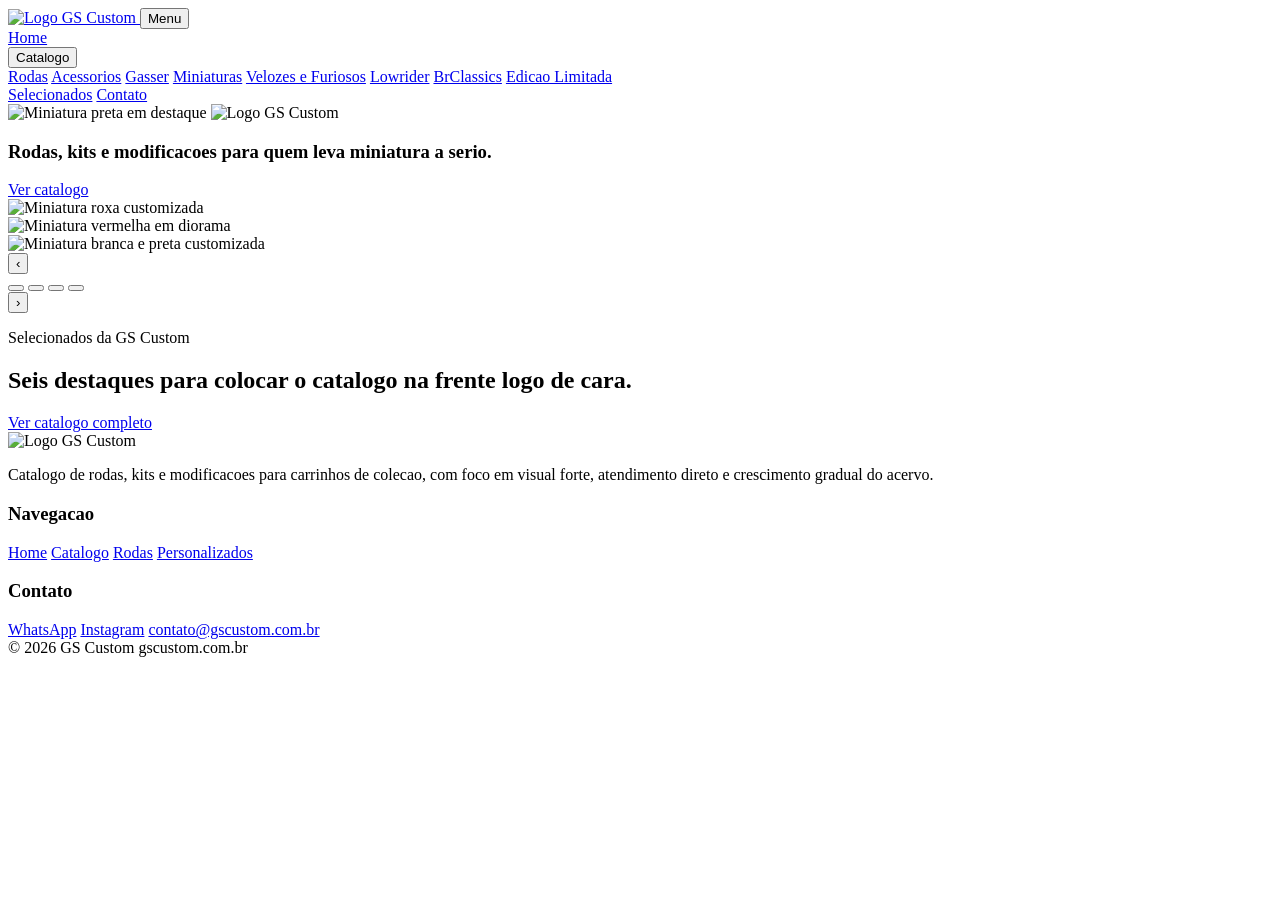
==== index.html @ 1d35760a "feat: add home page base" ====
<!DOCTYPE html>
<html lang="pt-BR">
  <head>
    <meta charset="UTF-8" />
    <meta name="viewport" content="width=device-width, initial-scale=1.0" />
    <title>GS Custom | Rodas e Modificacoes para Carrinhos de Colecao</title>
    <meta
      name="description"
      content="Catalogo GS Custom com rodas, kits e modificacoes para carrinhos de colecao."
    />
    <link rel="stylesheet" href="styles.css" />
  </head>
  <body data-page="home">
    <header class="site-header" id="topo">
      <div class="header-inner">
        <a class="brand" href="#topo" aria-label="GS Custom">
          <img class="brand-logo" src="assets/gs-custom-logo.jpeg" alt="Logo GS Custom" />
        </a>

        <button class="menu-toggle" type="button" aria-expanded="false" aria-controls="primary-menu">
          Menu
        </button>

        <nav class="primary-nav" id="primary-menu" aria-label="Navegacao principal">
          <a href="index.html" aria-current="page">Home</a>
          <div class="nav-dropdown nav-dropdown-catalog">
            <button
              class="nav-dropdown-toggle"
              type="button"
              aria-expanded="false"
              aria-controls="catalog-menu"
            >
              Catalogo
            </button>

            <div class="nav-dropdown-panel nav-dropdown-panel-wide" id="catalog-menu" role="menu">
              <div class="nav-dropdown-grid">
                <a href="catalogo.html?categoria=rodas" role="menuitem">Rodas</a>
                <a href="catalogo.html?categoria=acessorios" role="menuitem">Acessorios</a>
                <a href="catalogo.html?categoria=gasser" role="menuitem">Gasser</a>
                <a href="catalogo.html?categoria=miniaturas" role="menuitem">Miniaturas</a>
                <a href="catalogo.html?categoria=velozes-e-furiosos" role="menuitem">Velozes e Furiosos</a>
                <a href="catalogo.html?categoria=lowrider" role="menuitem">Lowrider</a>
                <a href="catalogo.html?categoria=brclassics" role="menuitem">BrClassics</a>
                <a href="catalogo.html?categoria=edicao-limitada" role="menuitem">Edicao Limitada</a>
              </div>
            </div>
          </div>

          <a href="#selecionados">Selecionados</a>
          <a href="#rodape">Contato</a>
        </nav>
      </div>
    </header>

    <main>
      <section class="home-stage">
        <div class="carousel" aria-label="Banners principais">
          <div class="carousel-track" id="home-carousel-track">
            <article class="carousel-slide is-active" data-slide="0">
              <div class="slide-content slide-brand-full">
                <img
                  class="slide-brand-photo"
                  src="assets/base/banner-skyline-black.jpg"
                  alt="Miniatura preta em destaque"
                />
                <img class="slide-brand-logo" src="assets/gs-custom-logo.jpeg" alt="Logo GS Custom" />
                <div class="slide-brand-copy">
                  <h1>Rodas, kits e modificacoes para quem leva miniatura a serio.</h1>
                  <a class="button button-primary" href="catalogo.html">Ver catalogo</a>
                </div>
              </div>
            </article>

            <article class="carousel-slide" data-slide="1">
              <div class="slide-content slide-photo">
                <img src="assets/base/banner-supra-purple.png" alt="Miniatura roxa customizada" />
              </div>
            </article>

            <article class="carousel-slide" data-slide="2">
              <div class="slide-content slide-photo">
                <img src="assets/base/banner-diorama-red.png" alt="Miniatura vermelha em diorama" />
              </div>
            </article>

            <article class="carousel-slide" data-slide="3">
              <div class="slide-content slide-photo">
                <img src="assets/base/banner-bugatti.png" alt="Miniatura branca e preta customizada" />
              </div>
            </article>
          </div>

          <div class="carousel-controls">
            <button class="carousel-arrow" type="button" data-carousel-prev aria-label="Banner anterior">
              &lsaquo;
            </button>

            <div class="carousel-dots" aria-label="Indicadores do carrossel">
              <button class="carousel-dot is-active" type="button" data-slide-to="0" aria-label="Slide 1"></button>
              <button class="carousel-dot" type="button" data-slide-to="1" aria-label="Slide 2"></button>
              <button class="carousel-dot" type="button" data-slide-to="2" aria-label="Slide 3"></button>
              <button class="carousel-dot" type="button" data-slide-to="3" aria-label="Slide 4"></button>
            </div>

            <button class="carousel-arrow" type="button" data-carousel-next aria-label="Proximo banner">
              &rsaquo;
            </button>
          </div>
        </div>
      </section>

      <section class="featured-products" id="selecionados">
        <div class="site-shell">
          <div class="section-bar">
            <div>
              <p class="eyebrow">Selecionados da GS Custom</p>
              <h2>Seis destaques para colocar o catalogo na frente logo de cara.</h2>
            </div>
            <a class="section-link" href="catalogo.html">Ver catalogo completo</a>
          </div>

          <div class="product-grid" id="home-product-grid"></div>
        </div>
      </section>
    </main>

    <footer class="site-footer" id="rodape">
      <div class="site-shell footer-main">
        <div class="footer-brand">
          <span class="brand-logo-frame footer-logo-frame">
            <img class="brand-logo" src="assets/gs-custom-logo.jpeg" alt="Logo GS Custom" />
          </span>
          <p>
            Catalogo de rodas, kits e modificacoes para carrinhos de colecao, com foco em visual forte,
            atendimento direto e crescimento gradual do acervo.
          </p>
        </div>

        <div class="footer-column">
          <h3>Navegacao</h3>
          <a href="index.html">Home</a>
          <a href="catalogo.html">Catalogo</a>
          <a href="catalogo.html?categoria=rodas">Rodas</a>
          <a href="catalogo.html?categoria=personalizados">Personalizados</a>
        </div>

        <div class="footer-column">
          <h3>Contato</h3>
          <a href="https://wa.me/5500000000000" target="_blank" rel="noreferrer">WhatsApp</a>
          <a href="https://instagram.com/" target="_blank" rel="noreferrer">Instagram</a>
          <a href="mailto:contato@gscustom.com.br">contato@gscustom.com.br</a>
        </div>
      </div>

      <div class="footer-bottom">
        <div class="site-shell footer-bottom-inner">
          <span>&copy; 2026 GS Custom</span>
          <span>gscustom.com.br</span>
        </div>
      </div>
    </footer>

    <script src="script.js"></script>
  </body>
</html>
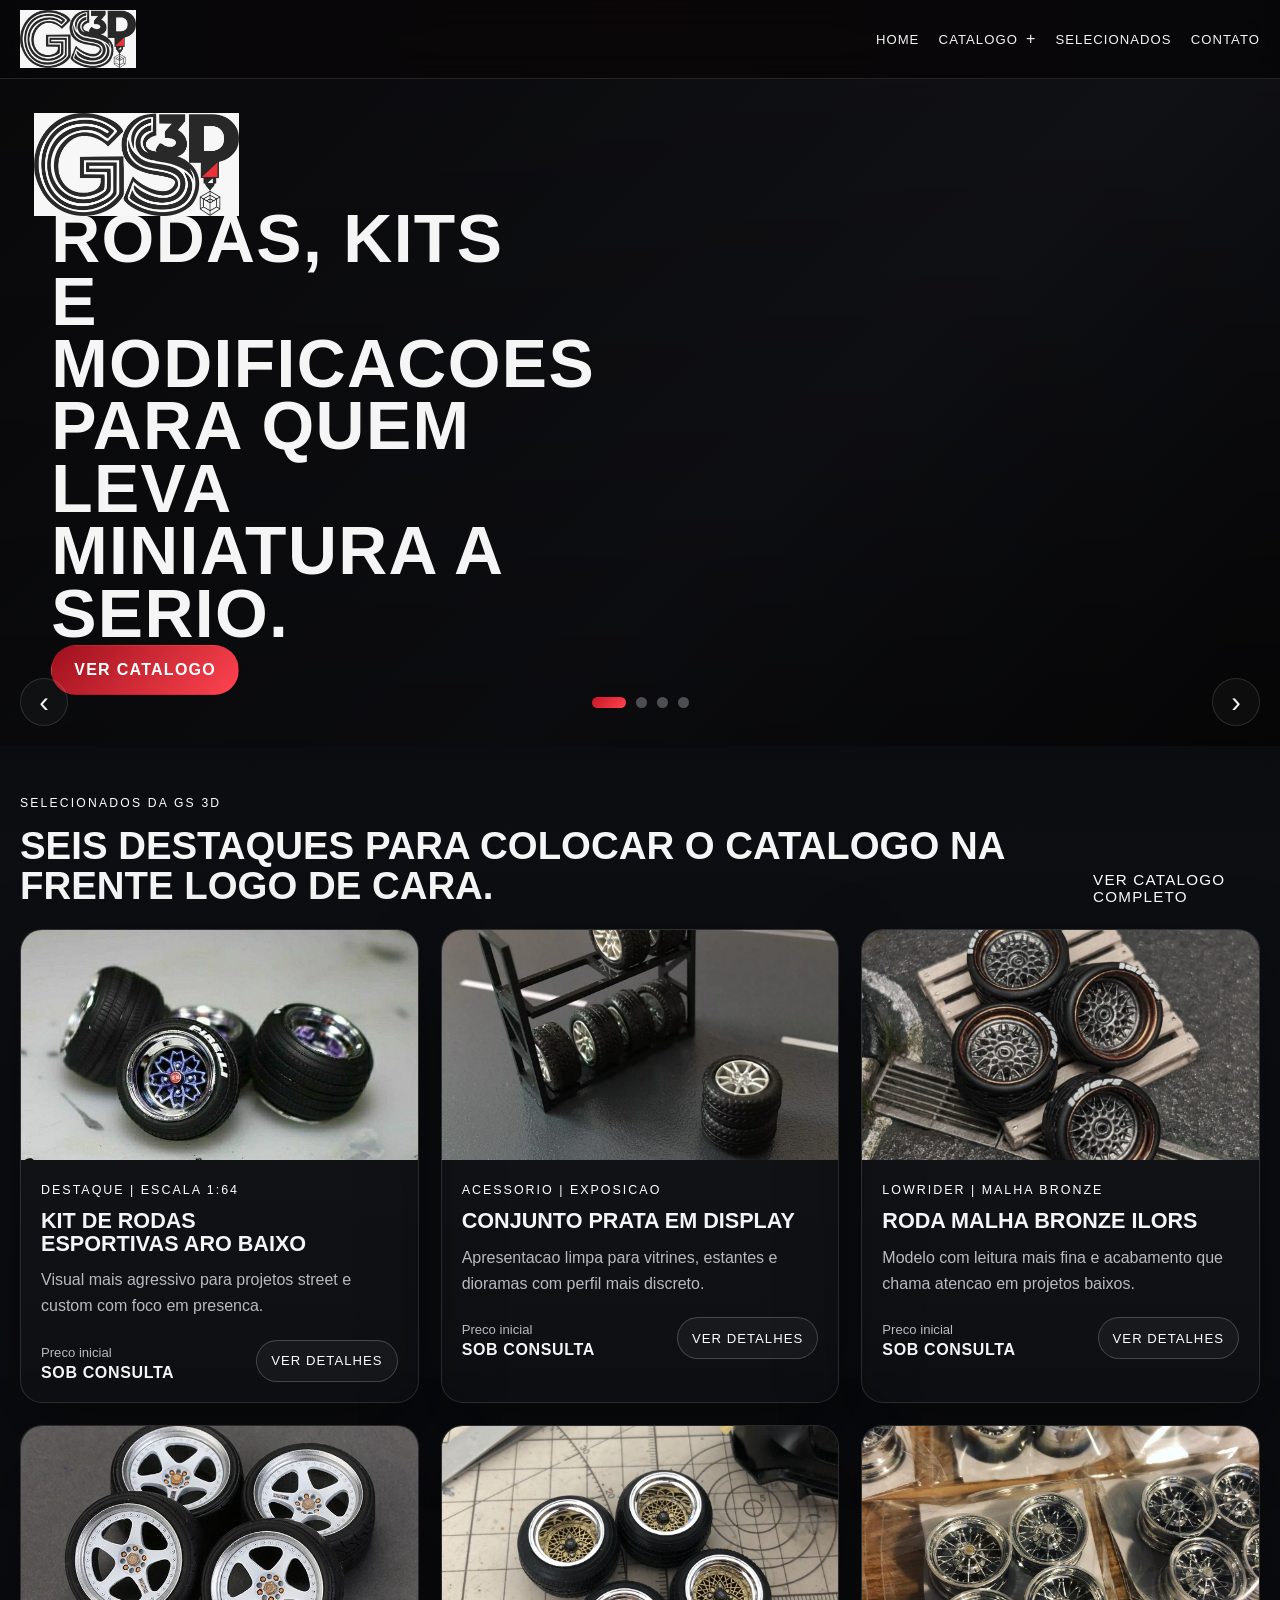
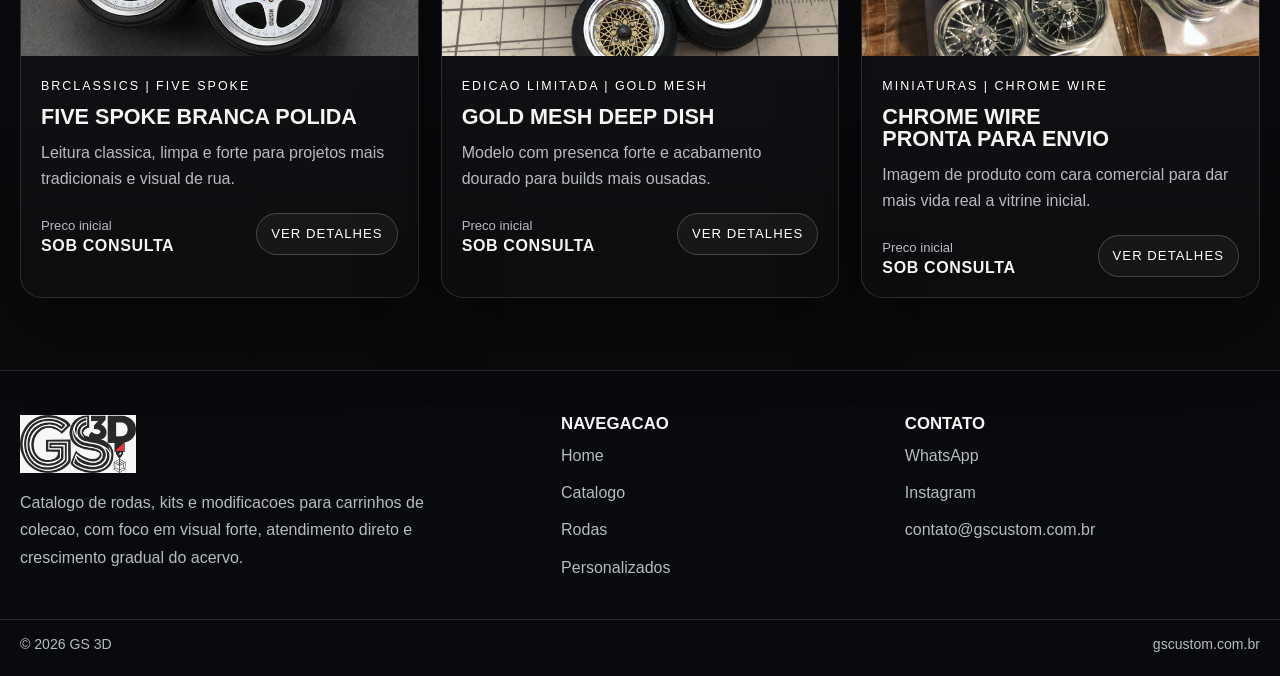
==== commit ce65f137: "Site GS 3D - versao inicial com logos novos - Logos dark/light alternando conforme tema do sistema -" ====
--- a/index.html
+++ b/index.html
@@ -3,18 +3,19 @@
   <head>
     <meta charset="UTF-8" />
     <meta name="viewport" content="width=device-width, initial-scale=1.0" />
-    <title>GS Custom | Rodas e Modificacoes para Carrinhos de Colecao</title>
+    <title>GS 3D | Rodas e Modificacoes para Carrinhos de Colecao</title>
     <meta
       name="description"
-      content="Catalogo GS Custom com rodas, kits e modificacoes para carrinhos de colecao."
+      content="Catalogo GS 3D com rodas, kits e modificacoes para carrinhos de colecao."
     />
     <link rel="stylesheet" href="styles.css" />
   </head>
   <body data-page="home">
     <header class="site-header" id="topo">
       <div class="header-inner">
-        <a class="brand" href="#topo" aria-label="GS Custom">
-          <img class="brand-logo" src="assets/gs-custom-logo.jpeg" alt="Logo GS Custom" />
+        <a class="brand" href="#topo" aria-label="GS 3D">
+          <img class="brand-logo logo-dark" src="assets/logo-dark.png.jpeg" alt="Logo GS 3D" />
+          <img class="brand-logo logo-light" src="assets/logo-light.png.jpeg" alt="Logo GS 3D" />
         </a>
 
         <button class="menu-toggle" type="button" aria-expanded="false" aria-controls="primary-menu">
@@ -59,12 +60,8 @@
           <div class="carousel-track" id="home-carousel-track">
             <article class="carousel-slide is-active" data-slide="0">
               <div class="slide-content slide-brand-full">
-                <img
-                  class="slide-brand-photo"
-                  src="assets/base/banner-skyline-black.jpg"
-                  alt="Miniatura preta em destaque"
-                />
-                <img class="slide-brand-logo" src="assets/gs-custom-logo.jpeg" alt="Logo GS Custom" />
+                <img class="slide-brand-logo logo-dark" src="assets/logo-dark.png.jpeg" alt="Logo GS 3D" />
+              <img class="slide-brand-logo logo-light" src="assets/logo-light.png.jpeg" alt="Logo GS 3D" />
                 <div class="slide-brand-copy">
                   <h1>Rodas, kits e modificacoes para quem leva miniatura a serio.</h1>
                   <a class="button button-primary" href="catalogo.html">Ver catalogo</a>
@@ -114,7 +111,7 @@
         <div class="site-shell">
           <div class="section-bar">
             <div>
-              <p class="eyebrow">Selecionados da GS Custom</p>
+              <p class="eyebrow">Selecionados da GS 3D</p>
               <h2>Seis destaques para colocar o catalogo na frente logo de cara.</h2>
             </div>
             <a class="section-link" href="catalogo.html">Ver catalogo completo</a>
@@ -129,7 +126,8 @@
       <div class="site-shell footer-main">
         <div class="footer-brand">
           <span class="brand-logo-frame footer-logo-frame">
-            <img class="brand-logo" src="assets/gs-custom-logo.jpeg" alt="Logo GS Custom" />
+            <img class="brand-logo logo-dark" src="assets/logo-dark.png.jpeg" alt="Logo GS 3D" />
+            <img class="brand-logo logo-light" src="assets/logo-light.png.jpeg" alt="Logo GS 3D" />
           </span>
           <p>
             Catalogo de rodas, kits e modificacoes para carrinhos de colecao, com foco em visual forte,
@@ -155,7 +153,7 @@
 
       <div class="footer-bottom">
         <div class="site-shell footer-bottom-inner">
-          <span>&copy; 2026 GS Custom</span>
+          <span>&copy; 2026 GS 3D</span>
           <span>gscustom.com.br</span>
         </div>
       </div>
--- a/styles.css
+++ b/styles.css
@@ -0,0 +1,917 @@
+:root {
+  --bg: #09090b;
+  --bg-soft: #101014;
+  --surface: #15161b;
+  --surface-soft: rgba(255, 255, 255, 0.03);
+  --surface-strong: rgba(255, 255, 255, 0.06);
+  --line: rgba(255, 255, 255, 0.12);
+  --line-strong: rgba(255, 255, 255, 0.2);
+  --text: #f5f5f6;
+  --muted: #b8bac2;
+  --accent: #c91524;
+  --accent-strong: #ff4450;
+  --accent-soft: rgba(201, 21, 36, 0.16);
+  --shadow: 0 30px 80px rgba(0, 0, 0, 0.38);
+  --radius-xl: 28px;
+  --radius-lg: 20px;
+  --radius-md: 14px;
+  --site-width: 1240px;
+  --display-font: "Bahnschrift", "Arial Narrow", sans-serif;
+  --body-font: "Aptos", "Segoe UI", sans-serif;
+  --street-font: "Impact", "Arial Black", "Bahnschrift", sans-serif;
+}
+
+/* Logo theme swap */
+.logo-dark { display: block; }
+.logo-light { display: none; }
+@media (prefers-color-scheme: light) {
+  :root:not([data-theme="dark"]) .logo-dark { display: none; }
+  :root:not([data-theme="dark"]) .logo-light { display: block; }
+}
+:root[data-theme="light"] .logo-dark { display: none !important; }
+:root[data-theme="light"] .logo-light { display: block !important; }
+:root[data-theme="dark"] .logo-dark { display: block !important; }
+:root[data-theme="dark"] .logo-light { display: none !important; }
+
+* {
+  box-sizing: border-box;
+}
+
+html {
+  scroll-behavior: smooth;
+}
+
+body {
+  margin: 0;
+  min-height: 100vh;
+  color: var(--text);
+  font-family: var(--body-font);
+  background:
+    radial-gradient(circle at top center, rgba(201, 21, 36, 0.14), transparent 28%),
+    linear-gradient(180deg, #060608 0%, #0d0e12 40%, #09090b 100%);
+}
+
+body::before {
+  content: "";
+  position: fixed;
+  inset: 0;
+  pointer-events: none;
+  background:
+    linear-gradient(135deg, rgba(255, 255, 255, 0.018) 25%, transparent 25%) -18px 0/36px 36px,
+    linear-gradient(225deg, rgba(255, 255, 255, 0.018) 25%, transparent 25%) -18px 0/36px 36px,
+    linear-gradient(315deg, rgba(255, 255, 255, 0.018) 25%, transparent 25%) 0 0/36px 36px,
+    linear-gradient(45deg, rgba(255, 255, 255, 0.018) 25%, transparent 25%) 0 0/36px 36px;
+  opacity: 0.35;
+  mask-image: linear-gradient(180deg, rgba(0, 0, 0, 0.8), transparent 85%);
+}
+
+a {
+  color: inherit;
+  text-decoration: none;
+}
+
+button {
+  font: inherit;
+}
+
+img {
+  max-width: 100%;
+  display: block;
+}
+
+.site-shell {
+  width: min(calc(100% - 28px), var(--site-width));
+  margin: 0 auto;
+}
+
+.site-header {
+  position: sticky;
+  top: 0;
+  z-index: 30;
+  width: 100%;
+  border-bottom: 1px solid var(--line);
+  background: rgba(7, 7, 9, 0.88);
+  backdrop-filter: blur(16px);
+}
+
+.header-inner {
+  width: min(calc(100% - 28px), var(--site-width));
+  margin: 0 auto;
+  min-height: 78px;
+  display: flex;
+  align-items: center;
+  justify-content: space-between;
+  gap: 24px;
+}
+
+.brand {
+  flex: 0 0 auto;
+  display: inline-flex;
+  align-items: center;
+}
+
+.brand-logo {
+  width: clamp(86px, 11vw, 116px);
+  height: auto;
+}
+
+.brand-text {
+  min-width: 0;
+  display: grid;
+  gap: 3px;
+}
+
+.brand-text strong {
+  font-family: var(--display-font);
+  font-size: clamp(0.95rem, 1.25vw, 1.1rem);
+  letter-spacing: 0.08em;
+  text-transform: uppercase;
+  line-height: 1;
+}
+
+.brand-text small {
+  color: var(--muted);
+  font-size: clamp(0.72rem, 0.95vw, 0.88rem);
+  line-height: 1.2;
+  text-wrap: balance;
+}
+
+.menu-toggle {
+  display: none;
+  padding: 11px 15px;
+  border: 1px solid var(--line);
+  border-radius: 999px;
+  background: transparent;
+  color: var(--text);
+  text-transform: uppercase;
+  letter-spacing: 0.08em;
+}
+
+.primary-nav {
+  display: flex;
+  align-items: center;
+  gap: clamp(12px, 1.5vw, 24px);
+}
+
+.primary-nav a,
+.nav-dropdown-toggle {
+  color: var(--text);
+  font-size: clamp(0.82rem, 0.88vw, 0.94rem);
+  text-transform: uppercase;
+  letter-spacing: 0.08em;
+}
+
+.primary-nav a:hover,
+.nav-dropdown-toggle:hover,
+.button:hover,
+.section-link:hover,
+.filter-pill:hover,
+.carousel-arrow:hover,
+.carousel-dot:hover {
+  opacity: 0.9;
+}
+
+.nav-dropdown {
+  position: relative;
+}
+
+.nav-dropdown-toggle {
+  display: inline-flex;
+  align-items: center;
+  gap: 8px;
+  padding: 0;
+  border: 0;
+  background: transparent;
+  cursor: pointer;
+}
+
+.nav-dropdown-toggle::after {
+  content: "+";
+  font-size: 1rem;
+}
+
+.nav-dropdown.is-open .nav-dropdown-toggle::after {
+  content: "-";
+}
+
+.nav-dropdown-panel {
+  position: absolute;
+  top: calc(100% + 5px);
+  left: 50%;
+  width: 100vw;
+  transform: translateX(-50%);
+  display: none;
+  padding: 14px 0 16px;
+  border-top: 1px solid rgba(255, 255, 255, 0.06);
+  border-bottom: 1px solid rgba(255, 255, 255, 0.08);
+  background: rgba(82, 82, 85, 0.98);
+  box-shadow: var(--shadow);
+}
+
+.nav-dropdown.is-open .nav-dropdown-panel {
+  display: block;
+}
+
+.nav-dropdown-grid {
+  width: min(calc(100% - 28px), var(--site-width));
+  margin: 0 auto;
+  display: grid;
+  grid-template-columns: repeat(4, minmax(0, 1fr));
+  gap: 12px 26px;
+}
+
+.nav-dropdown-panel a {
+  padding: 2px 0;
+  border-radius: 0;
+  color: #ffffff;
+  font-family: var(--display-font);
+  font-size: 0.98rem;
+  letter-spacing: 0.01em;
+  text-transform: none;
+  font-weight: 700;
+  white-space: nowrap;
+}
+
+.nav-dropdown-panel a:hover {
+  opacity: 0.82;
+}
+
+.home-stage {
+  padding: 0 0 26px;
+}
+
+.carousel {
+  position: relative;
+}
+
+.carousel-track {
+  position: relative;
+  min-height: calc(82vh - 78px);
+}
+
+.carousel-slide {
+  display: none;
+}
+
+.carousel-slide.is-active {
+  display: block;
+}
+
+.slide-content {
+  min-height: calc(82vh - 78px);
+  overflow: hidden;
+  background: #09090b;
+}
+
+.eyebrow {
+  margin: 0 0 16px;
+  color: #ffffff;
+  font-family: var(--display-font);
+  font-size: clamp(0.76rem, 0.85vw, 0.86rem);
+  letter-spacing: 0.18em;
+  text-transform: uppercase;
+}
+
+h1,
+h2,
+h3 {
+  margin: 0;
+  font-family: var(--display-font);
+  line-height: 1.03;
+}
+
+h1,
+.slide-copy h2 {
+  font-size: clamp(2.5rem, 6vw, 5.6rem);
+  text-transform: uppercase;
+  text-wrap: pretty;
+}
+
+.slide-copy h2 {
+  font-size: clamp(2.2rem, 5vw, 4.6rem);
+}
+
+.slide-text {
+  margin: 18px 0 0;
+  color: var(--muted);
+  font-size: clamp(0.98rem, 1.15vw, 1.08rem);
+  line-height: 1.75;
+}
+
+.slide-actions {
+  display: flex;
+  flex-wrap: wrap;
+  gap: 14px;
+  margin-top: 30px;
+}
+
+.button {
+  display: inline-flex;
+  align-items: center;
+  justify-content: center;
+  min-height: 50px;
+  padding: 0 22px;
+  border-radius: 999px;
+  border: 1px solid transparent;
+  transition: transform 180ms ease, background 180ms ease, border-color 180ms ease;
+}
+
+.button:hover {
+  transform: translateY(-1px);
+}
+
+.button-primary {
+  background: linear-gradient(135deg, #9d101c, var(--accent-strong));
+  color: #ffffff;
+  font-weight: 700;
+  text-transform: uppercase;
+  letter-spacing: 0.08em;
+}
+
+.button-secondary {
+  border-color: var(--line-strong);
+  background: rgba(255, 255, 255, 0.035);
+  color: var(--text);
+  text-transform: uppercase;
+  letter-spacing: 0.08em;
+}
+
+.slide-brand-full {
+  position: relative;
+  display: flex;
+  align-items: end;
+  padding: clamp(28px, 4vw, 54px);
+  background:
+    linear-gradient(180deg, rgba(0, 0, 0, 0.18), rgba(0, 0, 0, 0.45)),
+    linear-gradient(135deg, #0b0b0d 0%, #14151a 60%, #09090b 100%);
+}
+
+.slide-brand-logo {
+  position: absolute;
+  top: clamp(20px, 3vw, 34px);
+  left: clamp(20px, 3vw, 34px);
+  width: clamp(130px, 16vw, 220px);
+  height: auto;
+}
+
+.slide-brand-copy {
+  max-width: min(1200px, 78vw);
+  padding-top: 78px;
+}
+
+.slide-brand-copy h1 {
+  max-width: 12ch;
+  margin: 0;
+  font-family: var(--street-font);
+  font-size: clamp(2.5rem, 5.3vw, 5.1rem);
+  letter-spacing: 0.02em;
+  line-height: 0.92;
+  text-transform: uppercase;
+  text-wrap: stable;
+}
+
+.slide-photo {
+  position: relative;
+}
+
+.slide-photo img {
+  width: 100%;
+  height: calc(82vh - 78px);
+  object-fit: cover;
+  object-position: center;
+  display: block;
+}
+
+.slide-photo::after {
+  content: "";
+  position: absolute;
+  inset: 0;
+  background: linear-gradient(180deg, rgba(0, 0, 0, 0.08), rgba(0, 0, 0, 0.18));
+  pointer-events: none;
+}
+
+.carousel-controls {
+  position: absolute;
+  left: 0;
+  right: 0;
+  bottom: 20px;
+  z-index: 2;
+  width: min(calc(100% - 28px), var(--site-width));
+  margin: 0 auto;
+  display: flex;
+  align-items: center;
+  justify-content: space-between;
+  gap: 18px;
+  padding: 0;
+}
+
+.carousel-arrow {
+  width: 48px;
+  height: 48px;
+  border: 1px solid var(--line);
+  border-radius: 50%;
+  background: rgba(255, 255, 255, 0.03);
+  color: var(--text);
+  font-size: 1.8rem;
+  cursor: pointer;
+}
+
+.carousel-dots {
+  display: flex;
+  align-items: center;
+  justify-content: center;
+  gap: 10px;
+}
+
+.carousel-dot {
+  width: 11px;
+  height: 11px;
+  padding: 0;
+  border: 0;
+  border-radius: 999px;
+  background: rgba(255, 255, 255, 0.28);
+  cursor: pointer;
+}
+
+.carousel-dot.is-active {
+  width: 34px;
+  background: linear-gradient(135deg, var(--accent), var(--accent-strong));
+}
+
+.featured-products {
+  padding: 24px 0 72px;
+}
+
+.section-bar {
+  display: flex;
+  align-items: end;
+  justify-content: space-between;
+  gap: 18px;
+  margin-bottom: 24px;
+}
+
+.section-bar h2 {
+  font-size: clamp(1.9rem, 3vw, 3.2rem);
+  text-transform: uppercase;
+  text-wrap: pretty;
+}
+
+.section-link {
+  color: #ffffff;
+  font-family: var(--display-font);
+  font-size: 0.95rem;
+  letter-spacing: 0.08em;
+  text-transform: uppercase;
+}
+
+.product-grid {
+  display: grid;
+  grid-template-columns: repeat(3, minmax(0, 1fr));
+  gap: 22px;
+}
+
+.product-card {
+  overflow: hidden;
+  border: 1px solid var(--line);
+  border-radius: 22px;
+  background: linear-gradient(180deg, rgba(255, 255, 255, 0.03), rgba(255, 255, 255, 0.015));
+  box-shadow: var(--shadow);
+}
+
+.product-visual {
+  position: relative;
+  min-height: 230px;
+  background: #111317;
+}
+
+.product-visual img {
+  width: 100%;
+  height: 230px;
+  object-fit: cover;
+  display: block;
+}
+
+.product-content {
+  padding: 20px;
+}
+
+.product-meta {
+  color: #ffffff;
+  font-family: var(--display-font);
+  font-size: 0.78rem;
+  letter-spacing: 0.16em;
+  text-transform: uppercase;
+}
+
+.product-content h3 {
+  margin-top: 12px;
+  font-size: 1.35rem;
+  text-transform: uppercase;
+  text-wrap: balance;
+}
+
+.product-content p {
+  margin: 12px 0 0;
+  color: var(--muted);
+  line-height: 1.65;
+}
+
+.product-footer {
+  display: flex;
+  align-items: end;
+  justify-content: space-between;
+  gap: 12px;
+  margin-top: 20px;
+}
+
+.product-price {
+  display: grid;
+  gap: 4px;
+}
+
+.product-price span {
+  color: var(--muted);
+  font-size: 0.82rem;
+}
+
+.product-price strong {
+  font-family: var(--display-font);
+  font-size: 1rem;
+  letter-spacing: 0.04em;
+  text-transform: uppercase;
+}
+
+.mini-button {
+  display: inline-flex;
+  align-items: center;
+  justify-content: center;
+  min-height: 42px;
+  padding: 0 14px;
+  border: 1px solid var(--line-strong);
+  border-radius: 999px;
+  background: rgba(255, 255, 255, 0.04);
+  color: #ffffff;
+  font-size: 0.82rem;
+  text-transform: uppercase;
+  letter-spacing: 0.08em;
+}
+
+.site-footer {
+  border-top: 1px solid var(--line);
+  background: rgba(9, 10, 13, 0.94);
+}
+
+.footer-main {
+  display: grid;
+  grid-template-columns: 1.3fr 0.8fr 0.9fr;
+  gap: 28px;
+  padding: 44px 0 32px;
+}
+
+.footer-brand {
+  max-width: 420px;
+}
+
+.footer-logo-frame {
+  margin-bottom: 16px;
+}
+
+.footer-brand p,
+.footer-column a {
+  color: var(--muted);
+  line-height: 1.7;
+}
+
+.footer-column {
+  display: grid;
+  align-content: start;
+  gap: 10px;
+}
+
+.footer-column h3 {
+  font-size: 1.05rem;
+  text-transform: uppercase;
+}
+
+.footer-bottom {
+  border-top: 1px solid var(--line);
+}
+
+.footer-bottom-inner {
+  display: flex;
+  align-items: center;
+  justify-content: space-between;
+  gap: 16px;
+  padding: 16px 0 24px;
+  color: var(--muted);
+  font-size: 0.88rem;
+}
+
+.hero-compact {
+  padding: 30px 0 10px;
+}
+
+.page-hero {
+  max-width: none;
+}
+
+.hero-text {
+  max-width: 58ch;
+  margin-top: 18px;
+  color: var(--muted);
+  line-height: 1.75;
+}
+
+.section {
+  padding: 28px 0 48px;
+}
+
+.catalog-layout {
+  display: grid;
+  grid-template-columns: 290px 1fr;
+  gap: 26px;
+  align-items: start;
+}
+
+.catalog-sidebar {
+  position: sticky;
+  top: 112px;
+  display: grid;
+  gap: 16px;
+}
+
+.sidebar-card,
+.detail-card,
+.summary-panel,
+.gallery-main,
+.gallery-thumbs div {
+  border: 1px solid var(--line);
+  border-radius: 20px;
+  background: linear-gradient(180deg, rgba(255, 255, 255, 0.03), rgba(255, 255, 255, 0.015));
+}
+
+.sidebar-card,
+.detail-card {
+  padding: 22px;
+}
+
+.sidebar-card p,
+.detail-card p {
+  color: var(--muted);
+  line-height: 1.7;
+}
+
+.sidebar-links,
+.sidebar-list,
+.detail-list {
+  display: grid;
+  gap: 10px;
+}
+
+.sidebar-links a,
+.sidebar-list li,
+.detail-list li {
+  padding: 11px 14px;
+  border-radius: 12px;
+  background: rgba(255, 255, 255, 0.04);
+}
+
+.sidebar-links a.is-active,
+.filter-pill.is-active {
+  background: var(--accent-soft);
+  border-color: rgba(255, 68, 80, 0.5);
+}
+
+.sidebar-list,
+.detail-list {
+  padding: 0;
+  margin: 0;
+  list-style: none;
+}
+
+.filter-bar {
+  display: flex;
+  flex-wrap: wrap;
+  gap: 12px;
+  margin-bottom: 22px;
+}
+
+.filter-pill {
+  padding: 10px 14px;
+  border: 1px solid var(--line);
+  border-radius: 999px;
+  background: rgba(255, 255, 255, 0.04);
+  color: #ffffff;
+  cursor: pointer;
+}
+
+.product-page-grid,
+.product-detail-grid {
+  display: grid;
+  gap: 24px;
+}
+
+.product-page-grid {
+  grid-template-columns: 1fr 0.9fr;
+  align-items: start;
+}
+
+.product-gallery {
+  display: grid;
+  gap: 14px;
+}
+
+.gallery-main {
+  display: grid;
+  place-items: center;
+  min-height: 430px;
+  color: var(--text);
+  background:
+    linear-gradient(135deg, rgba(255, 255, 255, 0.03) 25%, transparent 25%) -18px 0/36px 36px,
+    linear-gradient(225deg, rgba(255, 255, 255, 0.03) 25%, transparent 25%) -18px 0/36px 36px,
+    linear-gradient(315deg, rgba(255, 255, 255, 0.03) 25%, transparent 25%) 0 0/36px 36px,
+    linear-gradient(45deg, rgba(255, 255, 255, 0.03) 25%, transparent 25%) 0 0/36px 36px,
+    linear-gradient(160deg, #2a2d35, #16171d);
+}
+
+.gallery-thumbs {
+  display: grid;
+  grid-template-columns: repeat(3, 1fr);
+  gap: 14px;
+}
+
+.gallery-thumbs div {
+  display: grid;
+  place-items: center;
+  min-height: 110px;
+  color: var(--muted);
+}
+
+.summary-panel {
+  display: grid;
+  gap: 1px;
+  margin-top: 24px;
+  overflow: hidden;
+}
+
+.summary-panel div {
+  display: flex;
+  align-items: center;
+  justify-content: space-between;
+  gap: 12px;
+  padding: 16px 18px;
+  background: rgba(255, 255, 255, 0.03);
+}
+
+.summary-panel span {
+  color: var(--muted);
+}
+
+.summary-panel strong {
+  font-family: var(--display-font);
+  letter-spacing: 0.04em;
+  text-transform: uppercase;
+}
+
+.product-detail-grid {
+  grid-template-columns: repeat(3, 1fr);
+}
+
+@media (max-width: 1160px) {
+  .slide-brand,
+  .footer-main,
+  .catalog-layout,
+  .product-page-grid,
+  .product-detail-grid {
+    grid-template-columns: 1fr;
+  }
+
+  .footer-brand {
+    max-width: none;
+  }
+
+  .catalog-sidebar {
+    position: static;
+  }
+
+  .product-grid {
+    grid-template-columns: repeat(2, minmax(0, 1fr));
+  }
+}
+
+@media (max-width: 920px) {
+  .header-inner {
+    min-height: 72px;
+  }
+
+  .menu-toggle {
+    display: inline-flex;
+  }
+
+  .primary-nav {
+    position: absolute;
+    top: 100%;
+    left: 0;
+    right: 0;
+    display: none;
+    flex-direction: column;
+    align-items: stretch;
+    gap: 0;
+    padding: 10px 14px 16px;
+    border-bottom: 1px solid var(--line);
+    background: rgba(7, 7, 10, 0.98);
+  }
+
+  .primary-nav.is-open {
+    display: flex;
+  }
+
+  .primary-nav > a,
+  .nav-dropdown-toggle {
+    padding: 14px 4px;
+    border-top: 1px solid rgba(255, 255, 255, 0.06);
+  }
+
+  .nav-dropdown {
+    width: 100%;
+  }
+
+  .nav-dropdown-panel {
+    position: static;
+    width: 100%;
+    transform: none;
+    min-width: 0;
+    padding: 10px 0 4px;
+    border: 0;
+    border-radius: 0;
+    background: transparent;
+    box-shadow: none;
+  }
+
+  .nav-dropdown-grid {
+    width: 100%;
+    grid-template-columns: repeat(2, minmax(0, 1fr));
+    gap: 8px 18px;
+  }
+
+  .nav-dropdown-panel a {
+    padding: 10px 0 10px 14px;
+  }
+
+  .section-bar {
+    align-items: start;
+    flex-direction: column;
+  }
+}
+
+@media (max-width: 760px) {
+  .site-shell,
+  .header-inner {
+    width: min(calc(100% - 20px), var(--site-width));
+  }
+
+  .home-stage {
+    padding-top: 0;
+  }
+
+  .slide-content {
+    min-height: calc(68vh - 72px);
+  }
+
+  h1,
+  .slide-copy h2,
+  .page-hero h1 {
+    font-size: clamp(2rem, 10vw, 3.5rem);
+  }
+
+  .carousel-controls {
+    width: calc(100% - 20px);
+    bottom: 14px;
+  }
+
+  .product-grid,
+  .gallery-thumbs {
+    grid-template-columns: 1fr;
+  }
+
+  .footer-bottom-inner,
+  .product-footer {
+    align-items: start;
+    flex-direction: column;
+  }
+}
+
+@media (max-width: 480px) {
+  .brand-logo {
+    width: 88px;
+  }
+
+  .carousel-arrow {
+    width: 42px;
+    height: 42px;
+  }
+
+  .nav-dropdown-grid {
+    grid-template-columns: 1fr;
+  }
+}
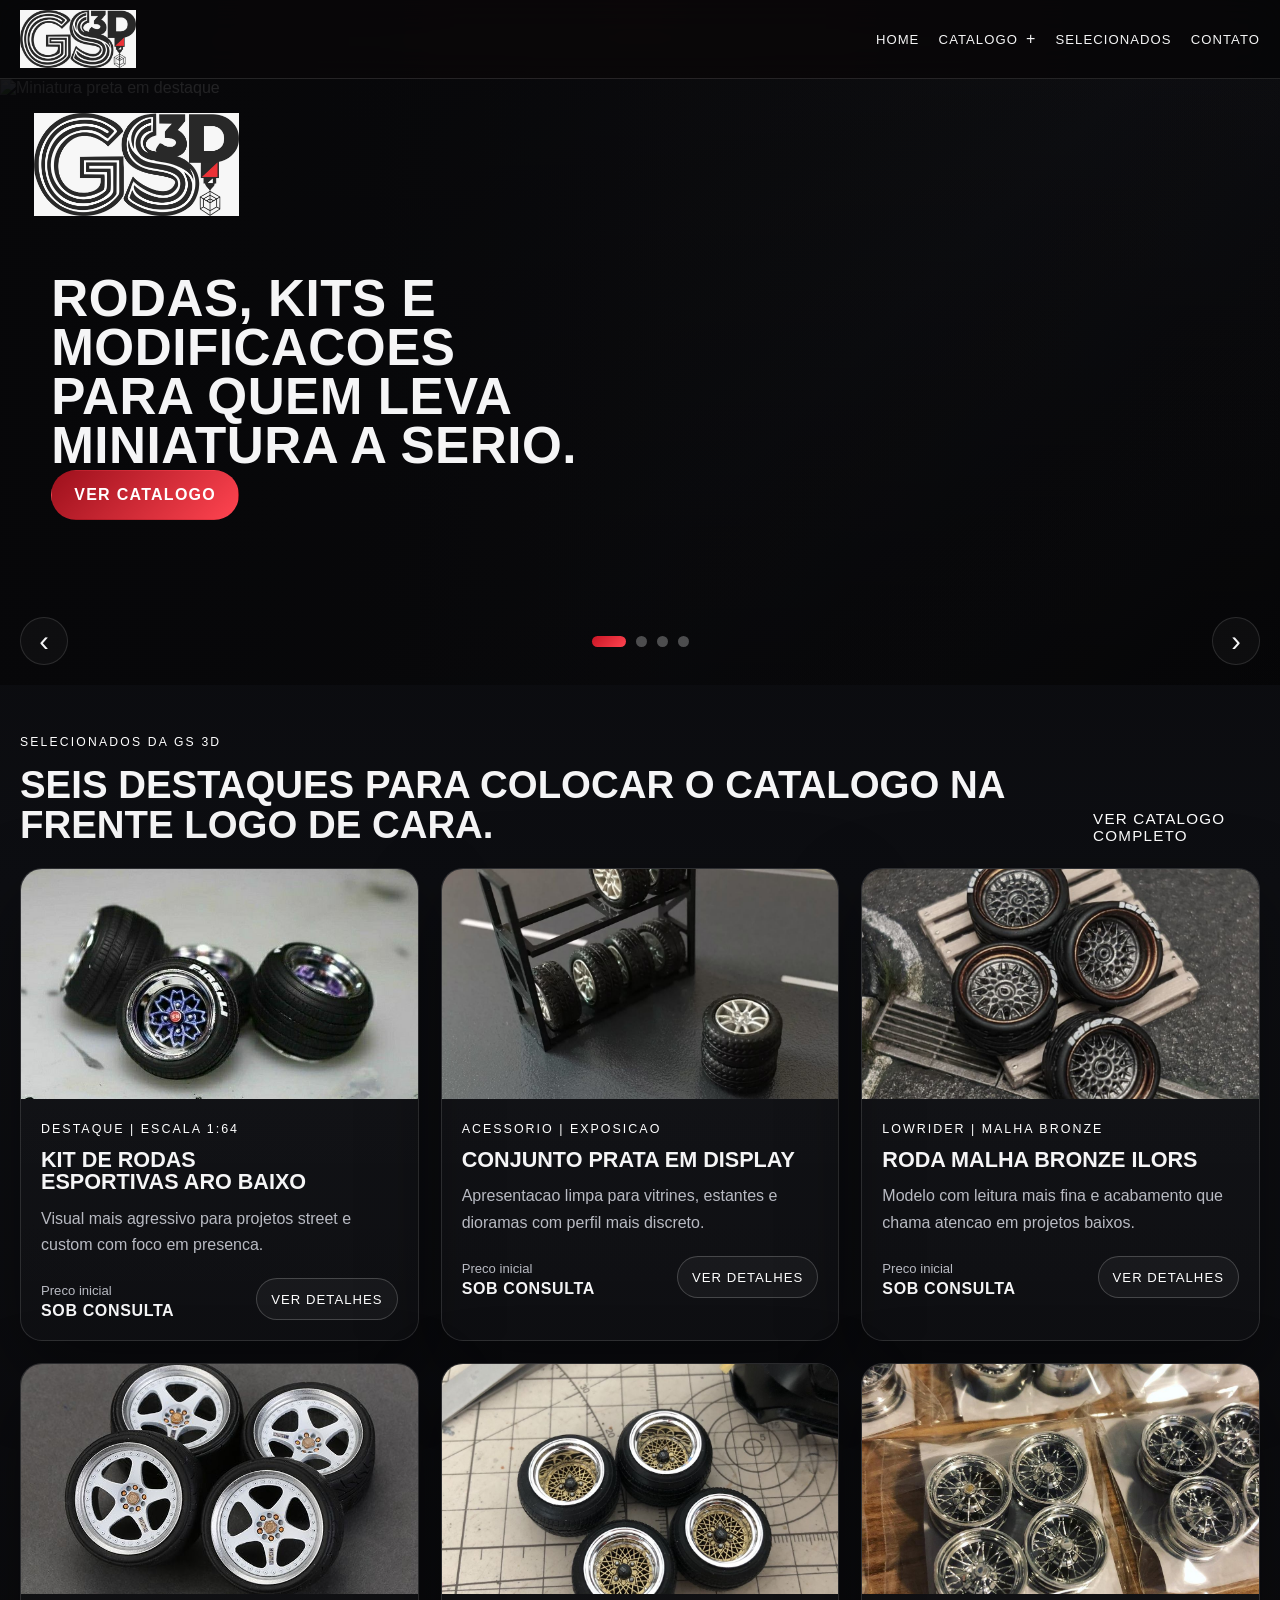
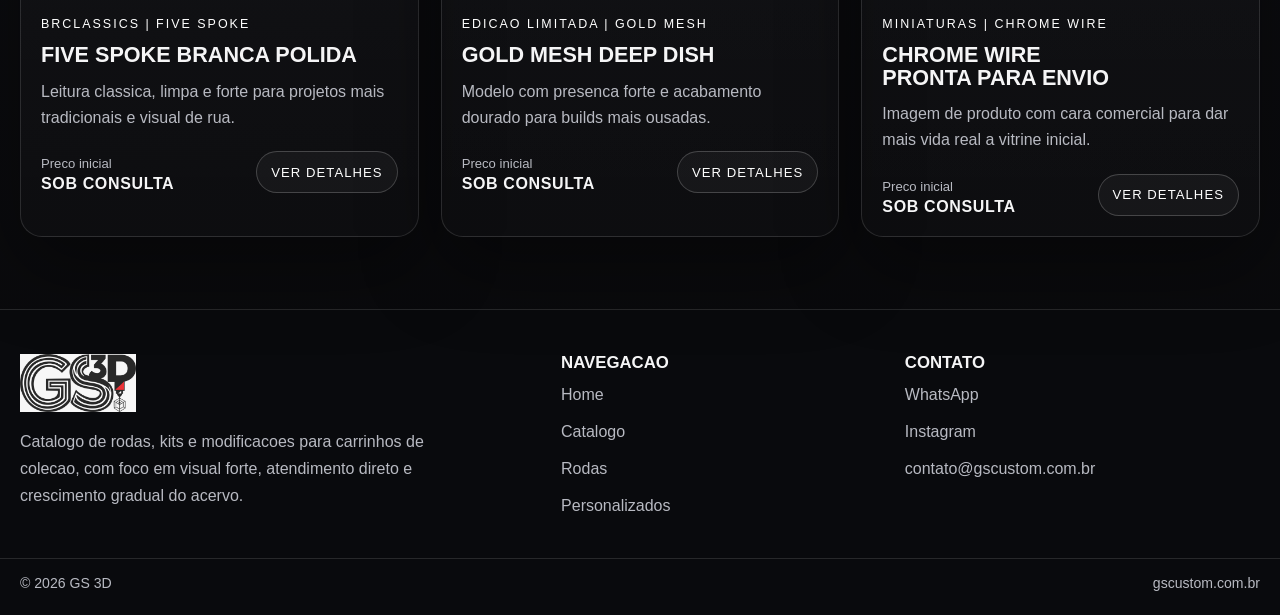
==== commit 39dd857a: "Resolve merge: logos GS 3D + melhorias do remoto - Logos dark/light alternando conforme tema do sist" ====
--- a/index.html
+++ b/index.html
@@ -60,8 +60,13 @@
           <div class="carousel-track" id="home-carousel-track">
             <article class="carousel-slide is-active" data-slide="0">
               <div class="slide-content slide-brand-full">
+                <img
+                  class="slide-brand-photo"
+                  src="assets/base/banner-skyline-black.jpg"
+                  alt="Miniatura preta em destaque"
+                />
                 <img class="slide-brand-logo logo-dark" src="assets/logo-dark.png.jpeg" alt="Logo GS 3D" />
-              <img class="slide-brand-logo logo-light" src="assets/logo-light.png.jpeg" alt="Logo GS 3D" />
+                <img class="slide-brand-logo logo-light" src="assets/logo-light.png.jpeg" alt="Logo GS 3D" />
                 <div class="slide-brand-copy">
                   <h1>Rodas, kits e modificacoes para quem leva miniatura a serio.</h1>
                   <a class="button button-primary" href="catalogo.html">Ver catalogo</a>
@@ -127,7 +132,7 @@
         <div class="footer-brand">
           <span class="brand-logo-frame footer-logo-frame">
             <img class="brand-logo logo-dark" src="assets/logo-dark.png.jpeg" alt="Logo GS 3D" />
-            <img class="brand-logo logo-light" src="assets/logo-light.png.jpeg" alt="Logo GS 3D" />
+          <img class="brand-logo logo-light" src="assets/logo-light.png.jpeg" alt="Logo GS 3D" />
           </span>
           <p>
             Catalogo de rodas, kits e modificacoes para carrinhos de colecao, com foco em visual forte,
--- a/styles.css
+++ b/styles.css
@@ -92,12 +92,14 @@
   border-bottom: 1px solid var(--line);
   background: rgba(7, 7, 9, 0.88);
   backdrop-filter: blur(16px);
+  overflow: visible;
 }
 
 .header-inner {
   width: min(calc(100% - 28px), var(--site-width));
   margin: 0 auto;
   min-height: 78px;
+  position: relative;
   display: flex;
   align-items: center;
   justify-content: space-between;
@@ -175,6 +177,10 @@
   position: relative;
 }
 
+.nav-dropdown-catalog {
+  position: static;
+}
+
 .nav-dropdown-toggle {
   display: inline-flex;
   align-items: center;
@@ -196,36 +202,43 @@
 
 .nav-dropdown-panel {
   position: absolute;
-  top: calc(100% + 5px);
-  left: 50%;
-  width: 100vw;
-  transform: translateX(-50%);
+  top: 100%;
+  left: 0;
+  width: 100%;
+  transform: none;
   display: none;
-  padding: 14px 0 16px;
-  border-top: 1px solid rgba(255, 255, 255, 0.06);
+  padding: 12px 0 14px;
+  border-top: 1px solid rgba(255, 255, 255, 0.04);
   border-bottom: 1px solid rgba(255, 255, 255, 0.08);
-  background: rgba(82, 82, 85, 0.98);
-  box-shadow: var(--shadow);
+  background: rgba(88, 88, 90, 0.98);
+  box-shadow: 0 12px 30px rgba(0, 0, 0, 0.16);
 }
 
 .nav-dropdown.is-open .nav-dropdown-panel {
   display: block;
 }
 
+@media (min-width: 921px) {
+  .nav-dropdown-catalog:hover .nav-dropdown-panel,
+  .nav-dropdown-catalog:focus-within .nav-dropdown-panel {
+    display: block;
+  }
+}
+
 .nav-dropdown-grid {
-  width: min(calc(100% - 28px), var(--site-width));
-  margin: 0 auto;
+  width: 100%;
+  margin: 0;
   display: grid;
   grid-template-columns: repeat(4, minmax(0, 1fr));
-  gap: 12px 26px;
+  gap: 8px 22px;
 }
 
 .nav-dropdown-panel a {
-  padding: 2px 0;
+  padding: 3px 0;
   border-radius: 0;
   color: #ffffff;
   font-family: var(--display-font);
-  font-size: 0.98rem;
+  font-size: 0.95rem;
   letter-spacing: 0.01em;
   text-transform: none;
   font-weight: 700;
@@ -246,7 +259,7 @@
 
 .carousel-track {
   position: relative;
-  min-height: calc(82vh - 78px);
+  min-height: calc(76vh - 78px);
 }
 
 .carousel-slide {
@@ -258,7 +271,7 @@
 }
 
 .slide-content {
-  min-height: calc(82vh - 78px);
+  min-height: calc(76vh - 78px);
   overflow: hidden;
   background: #09090b;
 }
@@ -339,11 +352,30 @@
 .slide-brand-full {
   position: relative;
   display: flex;
-  align-items: end;
+  align-items: center;
   padding: clamp(28px, 4vw, 54px);
   background:
     linear-gradient(180deg, rgba(0, 0, 0, 0.18), rgba(0, 0, 0, 0.45)),
     linear-gradient(135deg, #0b0b0d 0%, #14151a 60%, #09090b 100%);
+}
+
+.slide-brand-photo {
+  position: absolute;
+  inset: 0;
+  width: 100%;
+  height: 100%;
+  object-fit: cover;
+  object-position: center;
+}
+
+.slide-brand-full::after {
+  content: "";
+  position: absolute;
+  inset: 0;
+  background:
+    linear-gradient(90deg, rgba(7, 7, 9, 0.92) 0%, rgba(7, 7, 9, 0.82) 28%, rgba(7, 7, 9, 0.4) 54%, rgba(7, 7, 9, 0.18) 100%),
+    linear-gradient(180deg, rgba(7, 7, 9, 0.15), rgba(7, 7, 9, 0.28));
+  pointer-events: none;
 }
 
 .slide-brand-logo {
@@ -352,22 +384,25 @@
   left: clamp(20px, 3vw, 34px);
   width: clamp(130px, 16vw, 220px);
   height: auto;
+  z-index: 1;
 }
 
 .slide-brand-copy {
-  max-width: min(1200px, 78vw);
-  padding-top: 78px;
+  position: relative;
+  z-index: 1;
+  max-width: min(1380px, 88vw);
+  padding-top: 30px;
 }
 
 .slide-brand-copy h1 {
-  max-width: 12ch;
+  max-width: 21ch;
   margin: 0;
   font-family: var(--street-font);
-  font-size: clamp(2.5rem, 5.3vw, 5.1rem);
-  letter-spacing: 0.02em;
-  line-height: 0.92;
-  text-transform: uppercase;
-  text-wrap: stable;
+  font-size: clamp(2rem, 4vw, 4rem);
+  letter-spacing: 0.01em;
+  line-height: 0.96;
+  text-transform: uppercase;
+  text-wrap: balance;
 }
 
 .slide-photo {
@@ -376,7 +411,7 @@
 
 .slide-photo img {
   width: 100%;
-  height: calc(82vh - 78px);
+  height: calc(76vh - 78px);
   object-fit: cover;
   object-position: center;
   display: block;
@@ -875,7 +910,7 @@
   }
 
   .slide-content {
-    min-height: calc(68vh - 72px);
+    min-height: calc(64vh - 72px);
   }
 
   h1,
@@ -884,6 +919,15 @@
     font-size: clamp(2rem, 10vw, 3.5rem);
   }
 
+  .slide-brand-copy {
+    max-width: 100%;
+  }
+
+  .slide-brand-copy h1 {
+    max-width: 12ch;
+    font-size: clamp(2rem, 9vw, 3.35rem);
+  }
+
   .carousel-controls {
     width: calc(100% - 20px);
     bottom: 14px;
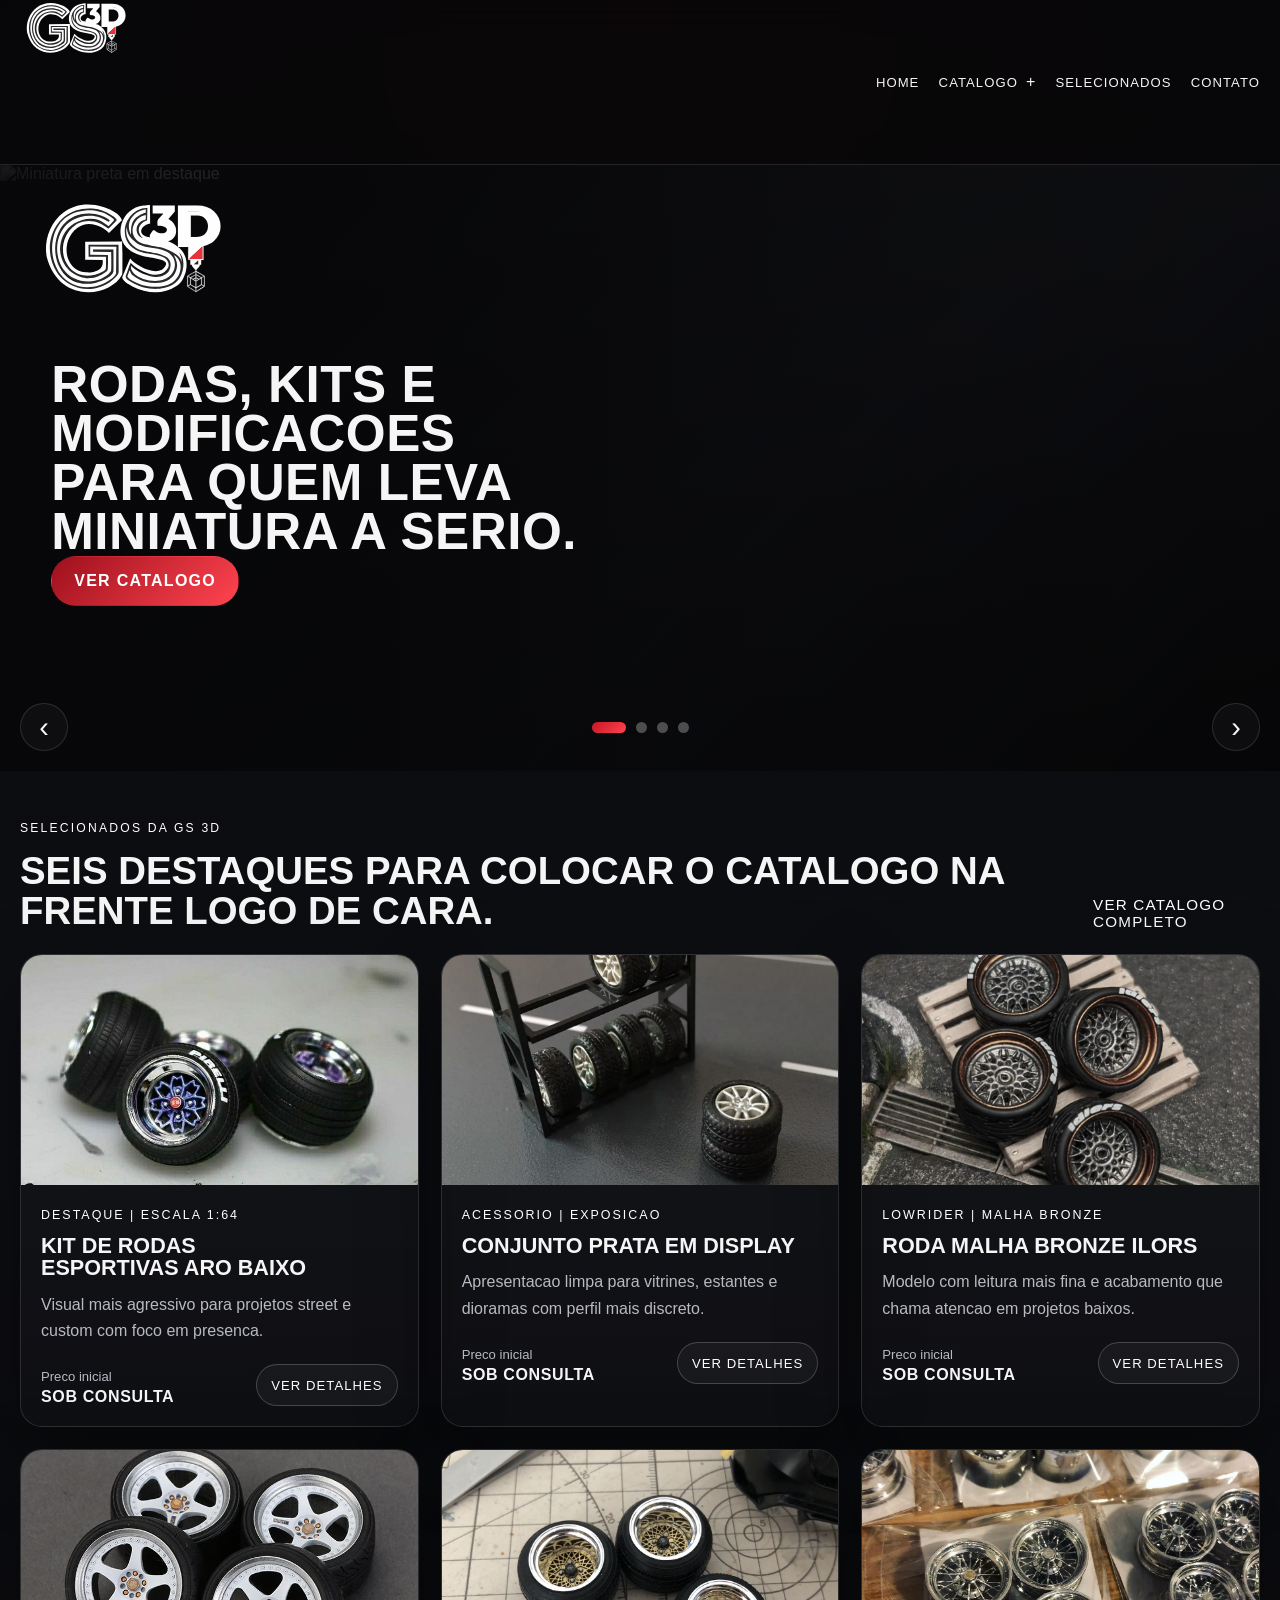
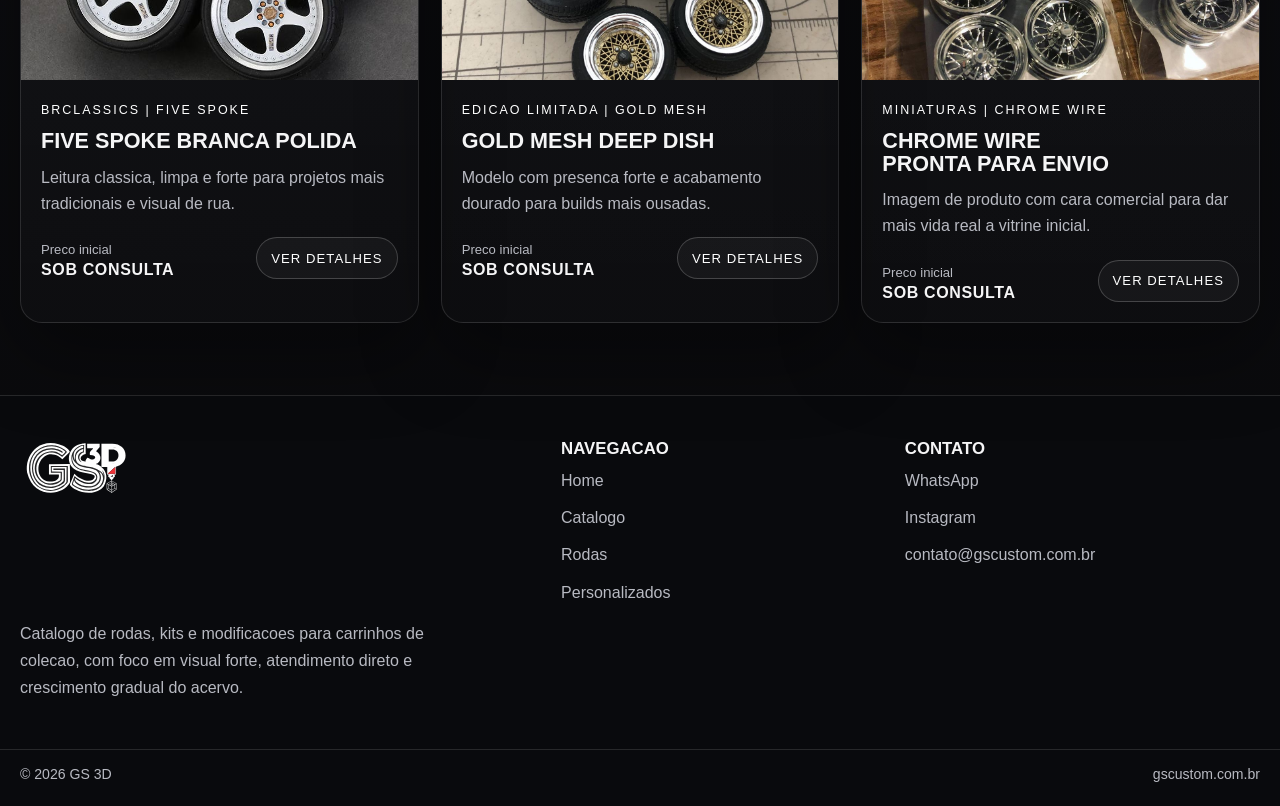
==== commit 2307e6ec: "Troca logos JPEG por SVG para dark/light theme" ====
--- a/index.html
+++ b/index.html
@@ -14,8 +14,8 @@
     <header class="site-header" id="topo">
       <div class="header-inner">
         <a class="brand" href="#topo" aria-label="GS 3D">
-          <img class="brand-logo logo-dark" src="assets/logo-dark.png.jpeg" alt="Logo GS 3D" />
-          <img class="brand-logo logo-light" src="assets/logo-light.png.jpeg" alt="Logo GS 3D" />
+          <img class="brand-logo logo-dark" src="assets/logo-dark.svg" alt="Logo GS 3D" />
+          <img class="brand-logo logo-light" src="assets/logo-light.svg" alt="Logo GS 3D" />
         </a>
 
         <button class="menu-toggle" type="button" aria-expanded="false" aria-controls="primary-menu">
@@ -65,8 +65,8 @@
                   src="assets/base/banner-skyline-black.jpg"
                   alt="Miniatura preta em destaque"
                 />
-                <img class="slide-brand-logo logo-dark" src="assets/logo-dark.png.jpeg" alt="Logo GS 3D" />
-                <img class="slide-brand-logo logo-light" src="assets/logo-light.png.jpeg" alt="Logo GS 3D" />
+                <img class="slide-brand-logo logo-dark" src="assets/logo-dark.svg" alt="Logo GS 3D" />
+                <img class="slide-brand-logo logo-light" src="assets/logo-light.svg" alt="Logo GS 3D" />
                 <div class="slide-brand-copy">
                   <h1>Rodas, kits e modificacoes para quem leva miniatura a serio.</h1>
                   <a class="button button-primary" href="catalogo.html">Ver catalogo</a>
@@ -131,8 +131,8 @@
       <div class="site-shell footer-main">
         <div class="footer-brand">
           <span class="brand-logo-frame footer-logo-frame">
-            <img class="brand-logo logo-dark" src="assets/logo-dark.png.jpeg" alt="Logo GS 3D" />
-          <img class="brand-logo logo-light" src="assets/logo-light.png.jpeg" alt="Logo GS 3D" />
+            <img class="brand-logo logo-dark" src="assets/logo-dark.svg" alt="Logo GS 3D" />
+          <img class="brand-logo logo-light" src="assets/logo-light.svg" alt="Logo GS 3D" />
           </span>
           <p>
             Catalogo de rodas, kits e modificacoes para carrinhos de colecao, com foco em visual forte,
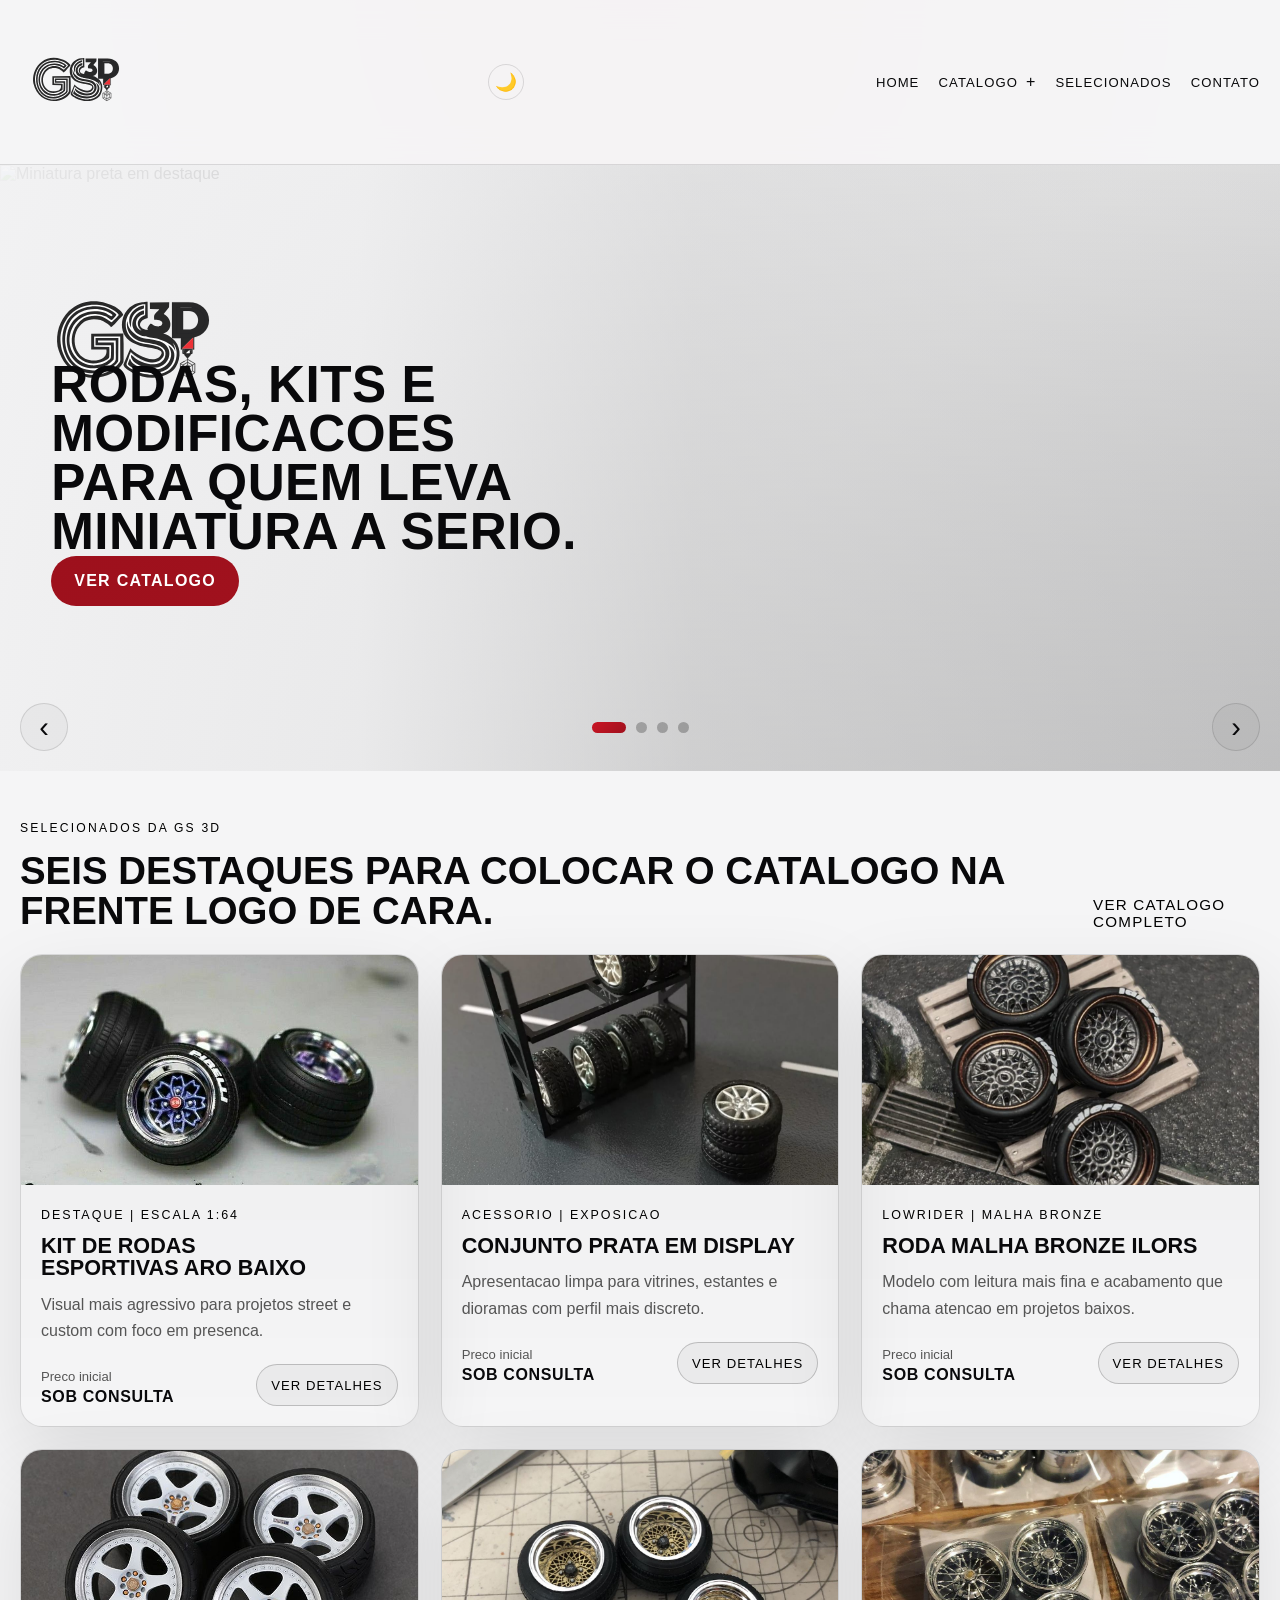
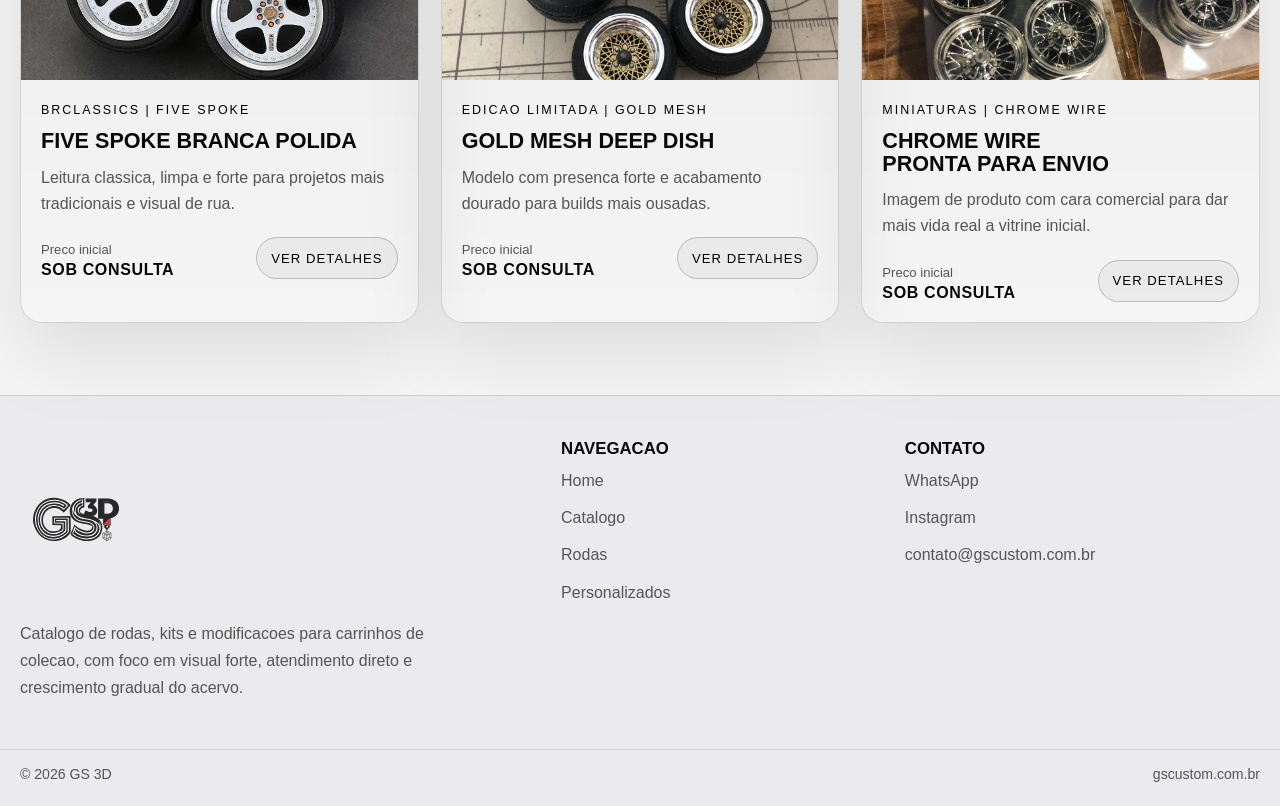
==== commit d9f978fa: "Tema claro/escuro completo + toggle + logos corrigidos - Refatora todas cores hardcoded do CSS para " ====
--- a/index.html
+++ b/index.html
@@ -14,9 +14,11 @@
     <header class="site-header" id="topo">
       <div class="header-inner">
         <a class="brand" href="#topo" aria-label="GS 3D">
-          <img class="brand-logo logo-dark" src="assets/logo-dark.svg" alt="Logo GS 3D" />
-          <img class="brand-logo logo-light" src="assets/logo-light.svg" alt="Logo GS 3D" />
+          <img class="brand-logo logo-dark" src="assets/logo-branco.svg" alt="Logo GS 3D" />
+          <img class="brand-logo logo-light" src="assets/logo-preto.svg" alt="Logo GS 3D" />
         </a>
+
+        <button class="theme-toggle" type="button" aria-label="Alternar tema">🌙</button>
 
         <button class="menu-toggle" type="button" aria-expanded="false" aria-controls="primary-menu">
           Menu
@@ -65,8 +67,8 @@
                   src="assets/base/banner-skyline-black.jpg"
                   alt="Miniatura preta em destaque"
                 />
-                <img class="slide-brand-logo logo-dark" src="assets/logo-dark.svg" alt="Logo GS 3D" />
-                <img class="slide-brand-logo logo-light" src="assets/logo-light.svg" alt="Logo GS 3D" />
+                <img class="slide-brand-logo logo-dark" src="assets/logo-branco.svg" alt="Logo GS 3D" />
+                <img class="slide-brand-logo logo-light" src="assets/logo-preto.svg" alt="Logo GS 3D" />
                 <div class="slide-brand-copy">
                   <h1>Rodas, kits e modificacoes para quem leva miniatura a serio.</h1>
                   <a class="button button-primary" href="catalogo.html">Ver catalogo</a>
@@ -131,8 +133,8 @@
       <div class="site-shell footer-main">
         <div class="footer-brand">
           <span class="brand-logo-frame footer-logo-frame">
-            <img class="brand-logo logo-dark" src="assets/logo-dark.svg" alt="Logo GS 3D" />
-          <img class="brand-logo logo-light" src="assets/logo-light.svg" alt="Logo GS 3D" />
+            <img class="brand-logo logo-dark" src="assets/logo-branco.svg" alt="Logo GS 3D" />
+          <img class="brand-logo logo-light" src="assets/logo-preto.svg" alt="Logo GS 3D" />
           </span>
           <p>
             Catalogo de rodas, kits e modificacoes para carrinhos de colecao, com foco em visual forte,
--- a/styles.css
+++ b/styles.css
@@ -3,15 +3,29 @@
   --bg-soft: #101014;
   --surface: #15161b;
   --surface-soft: rgba(255, 255, 255, 0.03);
+  --surface-medium: rgba(255, 255, 255, 0.04);
   --surface-strong: rgba(255, 255, 255, 0.06);
   --line: rgba(255, 255, 255, 0.12);
   --line-strong: rgba(255, 255, 255, 0.2);
+  --line-faint: rgba(255, 255, 255, 0.04);
   --text: #f5f5f6;
+  --text-bright: #ffffff;
   --muted: #b8bac2;
   --accent: #c91524;
   --accent-strong: #ff4450;
   --accent-soft: rgba(201, 21, 36, 0.16);
   --shadow: 0 30px 80px rgba(0, 0, 0, 0.38);
+  --header-bg: rgba(7, 7, 9, 0.88);
+  --footer-bg: rgba(9, 10, 13, 0.94);
+  --dropdown-bg: rgba(88, 88, 90, 0.98);
+  --nav-mobile-bg: rgba(7, 7, 10, 0.98);
+  --dot-inactive: rgba(255, 255, 255, 0.28);
+  --pattern-opacity: 0.35;
+  --gallery-gradient: linear-gradient(160deg, #2a2d35, #16171d);
+  --slide-overlay: rgba(7, 7, 9, 0.92);
+  --slide-overlay-mid: rgba(7, 7, 9, 0.82);
+  --slide-overlay-soft: rgba(7, 7, 9, 0.4);
+  --slide-overlay-faint: rgba(7, 7, 9, 0.18);
   --radius-xl: 28px;
   --radius-lg: 20px;
   --radius-md: 14px;
@@ -33,6 +47,86 @@
 :root[data-theme="dark"] .logo-dark { display: block !important; }
 :root[data-theme="dark"] .logo-light { display: none !important; }
 
+/* Light theme */
+@media (prefers-color-scheme: light) {
+  :root:not([data-theme="dark"]) {
+    --bg: #f5f5f6;
+    --bg-soft: #ebebed;
+    --surface: #ffffff;
+    --surface-soft: rgba(0, 0, 0, 0.03);
+    --surface-medium: rgba(0, 0, 0, 0.04);
+    --surface-strong: rgba(0, 0, 0, 0.06);
+    --line: rgba(0, 0, 0, 0.12);
+    --line-strong: rgba(0, 0, 0, 0.2);
+    --line-faint: rgba(0, 0, 0, 0.04);
+    --text: #09090b;
+    --text-bright: #000000;
+    --muted: #555;
+    --accent: #c91524;
+    --accent-strong: #a0111d;
+    --accent-soft: rgba(201, 21, 36, 0.1);
+    --shadow: 0 30px 80px rgba(0, 0, 0, 0.1);
+    --header-bg: rgba(245, 245, 246, 0.88);
+    --footer-bg: rgba(235, 235, 237, 0.94);
+    --dropdown-bg: rgba(255, 255, 255, 0.98);
+    --nav-mobile-bg: rgba(245, 245, 246, 0.98);
+    --dot-inactive: rgba(0, 0, 0, 0.25);
+    --pattern-opacity: 0.15;
+    --gallery-gradient: linear-gradient(160deg, #e8e8ec, #d8d8dc);
+    --slide-overlay: rgba(245, 245, 246, 0.92);
+    --slide-overlay-mid: rgba(245, 245, 246, 0.82);
+    --slide-overlay-soft: rgba(245, 245, 246, 0.4);
+    --slide-overlay-faint: rgba(245, 245, 246, 0.18);
+  }
+}
+:root[data-theme="light"] {
+  --bg: #f5f5f6;
+  --bg-soft: #ebebed;
+  --surface: #ffffff;
+  --surface-soft: rgba(0, 0, 0, 0.03);
+  --surface-medium: rgba(0, 0, 0, 0.04);
+  --surface-strong: rgba(0, 0, 0, 0.06);
+  --line: rgba(0, 0, 0, 0.12);
+  --line-strong: rgba(0, 0, 0, 0.2);
+  --line-faint: rgba(0, 0, 0, 0.04);
+  --text: #09090b;
+  --text-bright: #000000;
+  --muted: #555;
+  --accent: #c91524;
+  --accent-strong: #a0111d;
+  --accent-soft: rgba(201, 21, 36, 0.1);
+  --shadow: 0 30px 80px rgba(0, 0, 0, 0.1);
+  --header-bg: rgba(245, 245, 246, 0.88);
+  --footer-bg: rgba(235, 235, 237, 0.94);
+  --dropdown-bg: rgba(255, 255, 255, 0.98);
+  --nav-mobile-bg: rgba(245, 245, 246, 0.98);
+  --dot-inactive: rgba(0, 0, 0, 0.25);
+  --pattern-opacity: 0.15;
+  --gallery-gradient: linear-gradient(160deg, #e8e8ec, #d8d8dc);
+  --slide-overlay: rgba(245, 245, 246, 0.92);
+  --slide-overlay-mid: rgba(245, 245, 246, 0.82);
+  --slide-overlay-soft: rgba(245, 245, 246, 0.4);
+  --slide-overlay-faint: rgba(245, 245, 246, 0.18);
+}
+
+/* Theme toggle button */
+.theme-toggle {
+  background: none;
+  border: 1px solid var(--line);
+  border-radius: 50%;
+  width: 36px;
+  height: 36px;
+  cursor: pointer;
+  font-size: 1.1rem;
+  display: flex;
+  align-items: center;
+  justify-content: center;
+  transition: border-color 0.2s;
+}
+.theme-toggle:hover {
+  border-color: var(--accent);
+}
+
 * {
   box-sizing: border-box;
 }
@@ -46,9 +140,9 @@
   min-height: 100vh;
   color: var(--text);
   font-family: var(--body-font);
-  background:
-    radial-gradient(circle at top center, rgba(201, 21, 36, 0.14), transparent 28%),
-    linear-gradient(180deg, #060608 0%, #0d0e12 40%, #09090b 100%);
+  background: var(--bg);
+  background-image:
+    radial-gradient(circle at top center, var(--accent-soft), transparent 28%);
 }
 
 body::before {
@@ -57,11 +151,11 @@
   inset: 0;
   pointer-events: none;
   background:
-    linear-gradient(135deg, rgba(255, 255, 255, 0.018) 25%, transparent 25%) -18px 0/36px 36px,
-    linear-gradient(225deg, rgba(255, 255, 255, 0.018) 25%, transparent 25%) -18px 0/36px 36px,
-    linear-gradient(315deg, rgba(255, 255, 255, 0.018) 25%, transparent 25%) 0 0/36px 36px,
-    linear-gradient(45deg, rgba(255, 255, 255, 0.018) 25%, transparent 25%) 0 0/36px 36px;
-  opacity: 0.35;
+    linear-gradient(135deg, var(--surface-soft) 25%, transparent 25%) -18px 0/36px 36px,
+    linear-gradient(225deg, var(--surface-soft) 25%, transparent 25%) -18px 0/36px 36px,
+    linear-gradient(315deg, var(--surface-soft) 25%, transparent 25%) 0 0/36px 36px,
+    linear-gradient(45deg, var(--surface-soft) 25%, transparent 25%) 0 0/36px 36px;
+  opacity: var(--pattern-opacity);
   mask-image: linear-gradient(180deg, rgba(0, 0, 0, 0.8), transparent 85%);
 }
 
@@ -90,7 +184,7 @@
   z-index: 30;
   width: 100%;
   border-bottom: 1px solid var(--line);
-  background: rgba(7, 7, 9, 0.88);
+  background: var(--header-bg);
   backdrop-filter: blur(16px);
   overflow: visible;
 }
@@ -208,9 +302,9 @@
   transform: none;
   display: none;
   padding: 12px 0 14px;
-  border-top: 1px solid rgba(255, 255, 255, 0.04);
-  border-bottom: 1px solid rgba(255, 255, 255, 0.08);
-  background: rgba(88, 88, 90, 0.98);
+  border-top: 1px solid var(--line-faint);
+  border-bottom: 1px solid var(--line);
+  background: var(--dropdown-bg);
   box-shadow: 0 12px 30px rgba(0, 0, 0, 0.16);
 }
 
@@ -236,7 +330,7 @@
 .nav-dropdown-panel a {
   padding: 3px 0;
   border-radius: 0;
-  color: #ffffff;
+  color: var(--text-bright);
   font-family: var(--display-font);
   font-size: 0.95rem;
   letter-spacing: 0.01em;
@@ -273,12 +367,12 @@
 .slide-content {
   min-height: calc(76vh - 78px);
   overflow: hidden;
-  background: #09090b;
+  background: var(--bg);
 }
 
 .eyebrow {
   margin: 0 0 16px;
-  color: #ffffff;
+  color: var(--text-bright);
   font-family: var(--display-font);
   font-size: clamp(0.76rem, 0.85vw, 0.86rem);
   letter-spacing: 0.18em;
@@ -343,7 +437,7 @@
 
 .button-secondary {
   border-color: var(--line-strong);
-  background: rgba(255, 255, 255, 0.035);
+  background: var(--surface-soft);
   color: var(--text);
   text-transform: uppercase;
   letter-spacing: 0.08em;
@@ -356,7 +450,7 @@
   padding: clamp(28px, 4vw, 54px);
   background:
     linear-gradient(180deg, rgba(0, 0, 0, 0.18), rgba(0, 0, 0, 0.45)),
-    linear-gradient(135deg, #0b0b0d 0%, #14151a 60%, #09090b 100%);
+    linear-gradient(135deg, var(--bg-soft) 0%, var(--surface) 60%, var(--bg) 100%);
 }
 
 .slide-brand-photo {
@@ -373,8 +467,8 @@
   position: absolute;
   inset: 0;
   background:
-    linear-gradient(90deg, rgba(7, 7, 9, 0.92) 0%, rgba(7, 7, 9, 0.82) 28%, rgba(7, 7, 9, 0.4) 54%, rgba(7, 7, 9, 0.18) 100%),
-    linear-gradient(180deg, rgba(7, 7, 9, 0.15), rgba(7, 7, 9, 0.28));
+    linear-gradient(90deg, var(--slide-overlay) 0%, var(--slide-overlay-mid) 28%, var(--slide-overlay-soft) 54%, var(--slide-overlay-faint) 100%),
+    linear-gradient(180deg, var(--slide-overlay-faint), var(--slide-overlay-soft));
   pointer-events: none;
 }
 
@@ -445,7 +539,7 @@
   height: 48px;
   border: 1px solid var(--line);
   border-radius: 50%;
-  background: rgba(255, 255, 255, 0.03);
+  background: var(--surface-soft);
   color: var(--text);
   font-size: 1.8rem;
   cursor: pointer;
@@ -464,7 +558,7 @@
   padding: 0;
   border: 0;
   border-radius: 999px;
-  background: rgba(255, 255, 255, 0.28);
+  background: var(--dot-inactive);
   cursor: pointer;
 }
 
@@ -492,7 +586,7 @@
 }
 
 .section-link {
-  color: #ffffff;
+  color: var(--text-bright);
   font-family: var(--display-font);
   font-size: 0.95rem;
   letter-spacing: 0.08em;
@@ -509,14 +603,14 @@
   overflow: hidden;
   border: 1px solid var(--line);
   border-radius: 22px;
-  background: linear-gradient(180deg, rgba(255, 255, 255, 0.03), rgba(255, 255, 255, 0.015));
+  background: linear-gradient(180deg, var(--surface-soft), transparent);
   box-shadow: var(--shadow);
 }
 
 .product-visual {
   position: relative;
   min-height: 230px;
-  background: #111317;
+  background: var(--bg-soft);
 }
 
 .product-visual img {
@@ -531,7 +625,7 @@
 }
 
 .product-meta {
-  color: #ffffff;
+  color: var(--text-bright);
   font-family: var(--display-font);
   font-size: 0.78rem;
   letter-spacing: 0.16em;
@@ -584,8 +678,8 @@
   padding: 0 14px;
   border: 1px solid var(--line-strong);
   border-radius: 999px;
-  background: rgba(255, 255, 255, 0.04);
-  color: #ffffff;
+  background: var(--surface-medium);
+  color: var(--text-bright);
   font-size: 0.82rem;
   text-transform: uppercase;
   letter-spacing: 0.08em;
@@ -593,7 +687,7 @@
 
 .site-footer {
   border-top: 1px solid var(--line);
-  background: rgba(9, 10, 13, 0.94);
+  background: var(--footer-bg);
 }
 
 .footer-main {
@@ -682,7 +776,7 @@
 .gallery-thumbs div {
   border: 1px solid var(--line);
   border-radius: 20px;
-  background: linear-gradient(180deg, rgba(255, 255, 255, 0.03), rgba(255, 255, 255, 0.015));
+  background: linear-gradient(180deg, var(--surface-soft), transparent);
 }
 
 .sidebar-card,
@@ -708,7 +802,7 @@
 .detail-list li {
   padding: 11px 14px;
   border-radius: 12px;
-  background: rgba(255, 255, 255, 0.04);
+  background: var(--surface-medium);
 }
 
 .sidebar-links a.is-active,
@@ -735,8 +829,8 @@
   padding: 10px 14px;
   border: 1px solid var(--line);
   border-radius: 999px;
-  background: rgba(255, 255, 255, 0.04);
-  color: #ffffff;
+  background: var(--surface-medium);
+  color: var(--text-bright);
   cursor: pointer;
 }
 
@@ -762,11 +856,11 @@
   min-height: 430px;
   color: var(--text);
   background:
-    linear-gradient(135deg, rgba(255, 255, 255, 0.03) 25%, transparent 25%) -18px 0/36px 36px,
-    linear-gradient(225deg, rgba(255, 255, 255, 0.03) 25%, transparent 25%) -18px 0/36px 36px,
-    linear-gradient(315deg, rgba(255, 255, 255, 0.03) 25%, transparent 25%) 0 0/36px 36px,
-    linear-gradient(45deg, rgba(255, 255, 255, 0.03) 25%, transparent 25%) 0 0/36px 36px,
-    linear-gradient(160deg, #2a2d35, #16171d);
+    linear-gradient(135deg, var(--surface-soft) 25%, transparent 25%) -18px 0/36px 36px,
+    linear-gradient(225deg, var(--surface-soft) 25%, transparent 25%) -18px 0/36px 36px,
+    linear-gradient(315deg, var(--surface-soft) 25%, transparent 25%) 0 0/36px 36px,
+    linear-gradient(45deg, var(--surface-soft) 25%, transparent 25%) 0 0/36px 36px,
+    var(--gallery-gradient);
 }
 
 .gallery-thumbs {
@@ -795,7 +889,7 @@
   justify-content: space-between;
   gap: 12px;
   padding: 16px 18px;
-  background: rgba(255, 255, 255, 0.03);
+  background: var(--surface-soft);
 }
 
 .summary-panel span {
@@ -854,7 +948,7 @@
     gap: 0;
     padding: 10px 14px 16px;
     border-bottom: 1px solid var(--line);
-    background: rgba(7, 7, 10, 0.98);
+    background: var(--nav-mobile-bg);
   }
 
   .primary-nav.is-open {
@@ -864,7 +958,7 @@
   .primary-nav > a,
   .nav-dropdown-toggle {
     padding: 14px 4px;
-    border-top: 1px solid rgba(255, 255, 255, 0.06);
+    border-top: 1px solid var(--surface-strong);
   }
 
   .nav-dropdown {
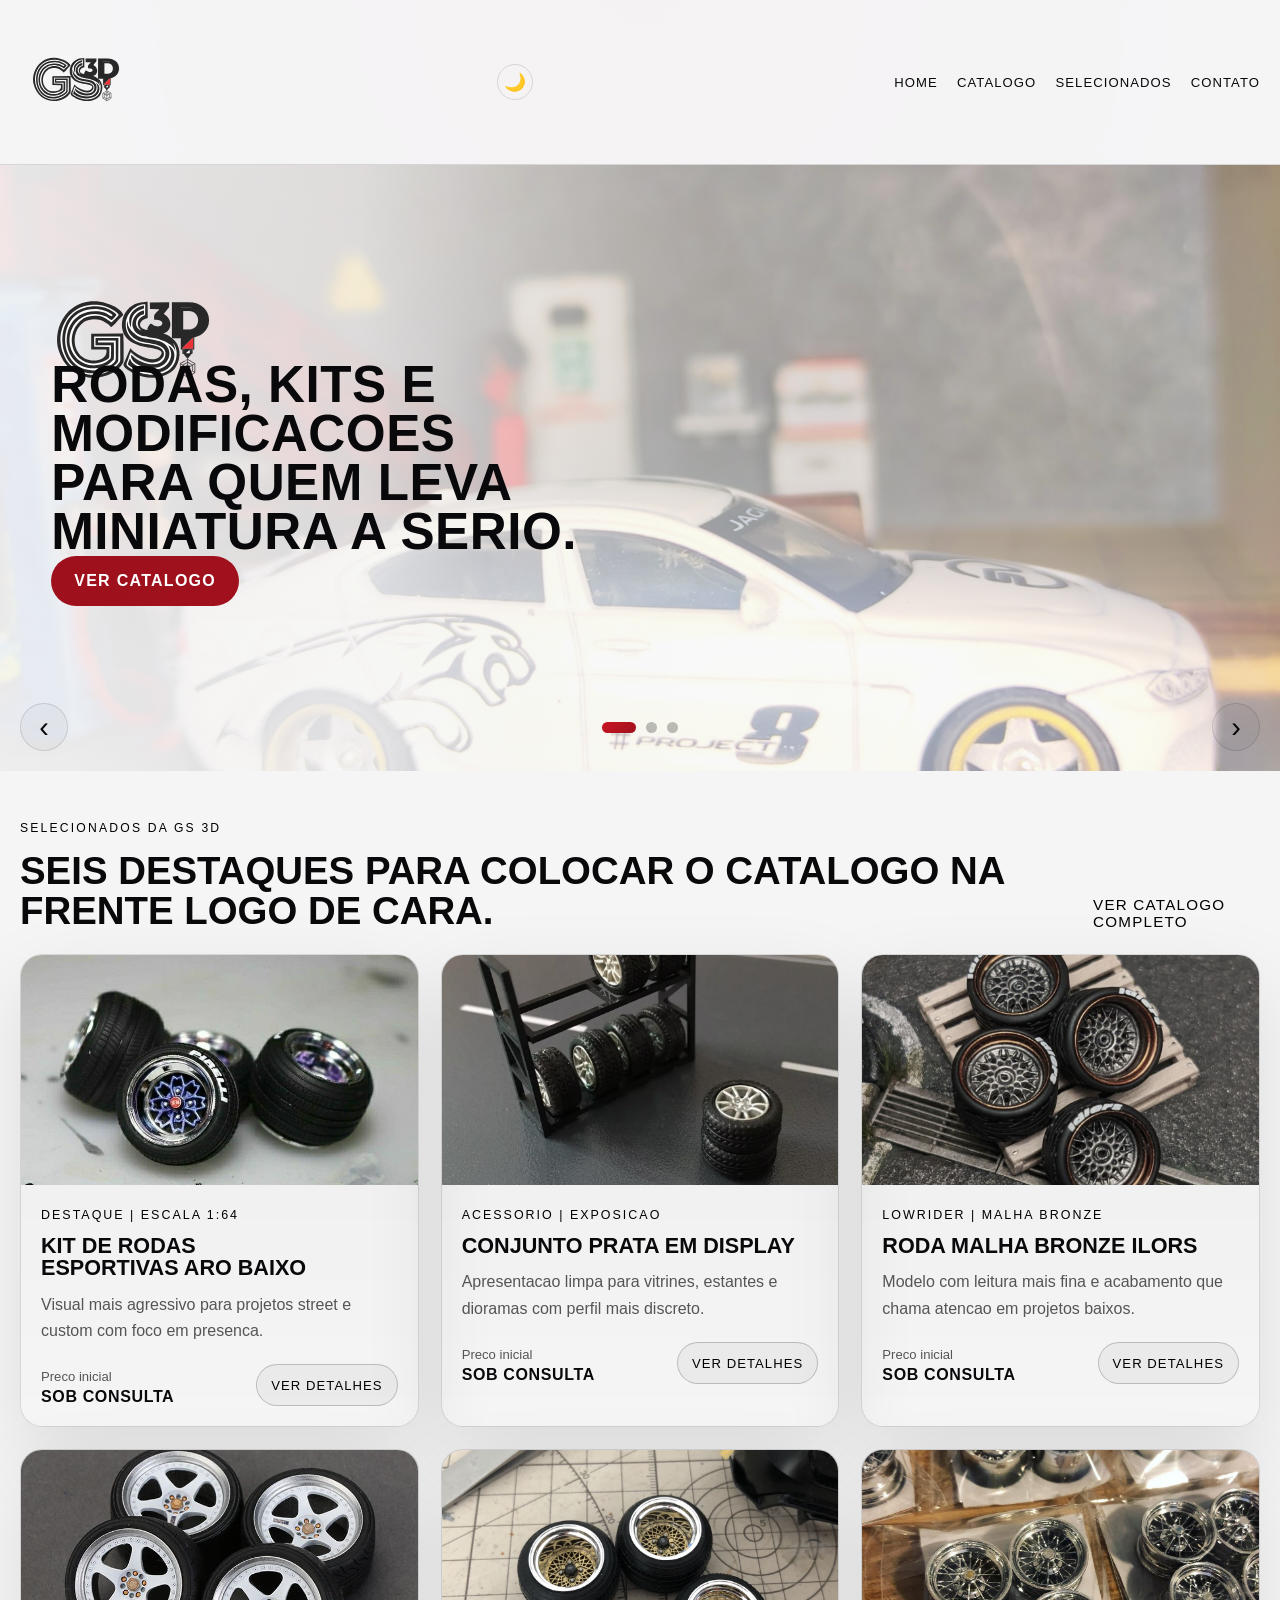
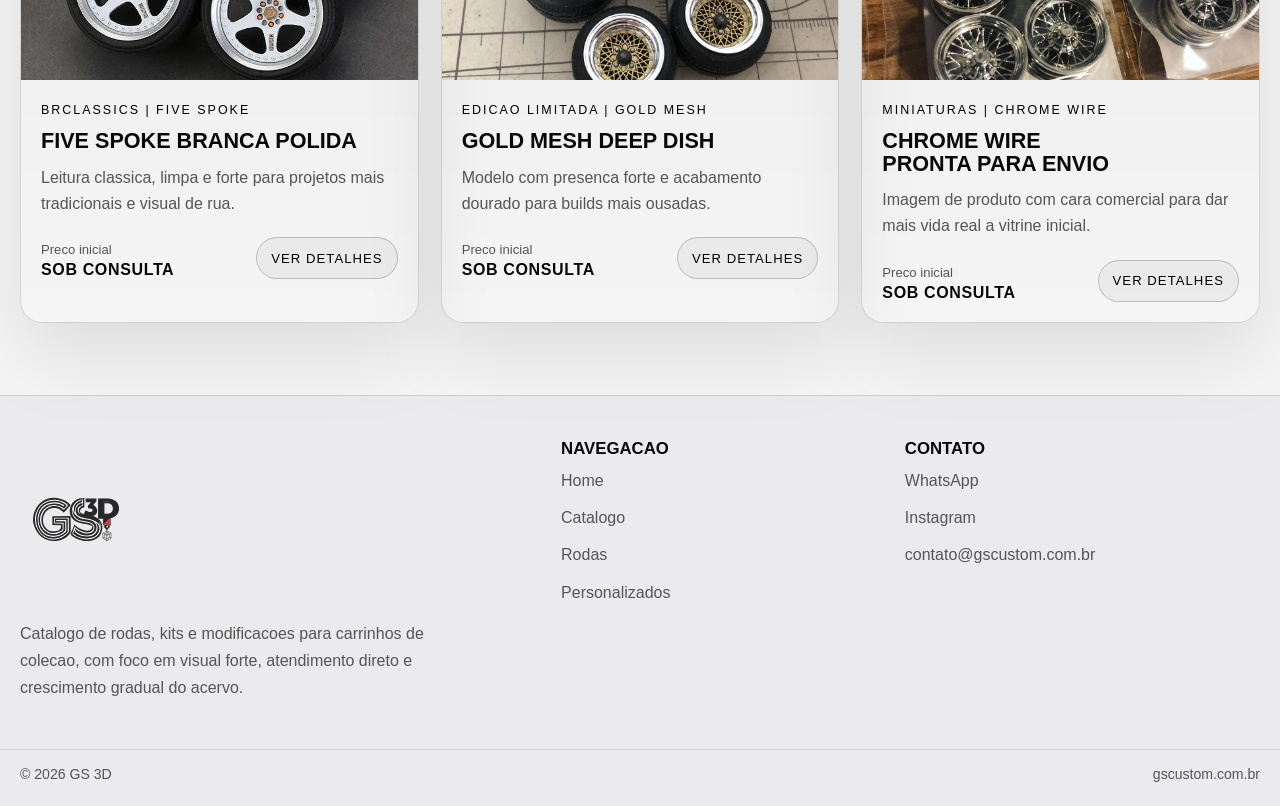
==== commit f0c8cbca: "Banners reais + menu catalogo como link direto - Adiciona fotos do Jaguar Project 8 e rodas GS 3D no" ====
--- a/index.html
+++ b/index.html
@@ -26,29 +26,7 @@
 
         <nav class="primary-nav" id="primary-menu" aria-label="Navegacao principal">
           <a href="index.html" aria-current="page">Home</a>
-          <div class="nav-dropdown nav-dropdown-catalog">
-            <button
-              class="nav-dropdown-toggle"
-              type="button"
-              aria-expanded="false"
-              aria-controls="catalog-menu"
-            >
-              Catalogo
-            </button>
-
-            <div class="nav-dropdown-panel nav-dropdown-panel-wide" id="catalog-menu" role="menu">
-              <div class="nav-dropdown-grid">
-                <a href="catalogo.html?categoria=rodas" role="menuitem">Rodas</a>
-                <a href="catalogo.html?categoria=acessorios" role="menuitem">Acessorios</a>
-                <a href="catalogo.html?categoria=gasser" role="menuitem">Gasser</a>
-                <a href="catalogo.html?categoria=miniaturas" role="menuitem">Miniaturas</a>
-                <a href="catalogo.html?categoria=velozes-e-furiosos" role="menuitem">Velozes e Furiosos</a>
-                <a href="catalogo.html?categoria=lowrider" role="menuitem">Lowrider</a>
-                <a href="catalogo.html?categoria=brclassics" role="menuitem">BrClassics</a>
-                <a href="catalogo.html?categoria=edicao-limitada" role="menuitem">Edicao Limitada</a>
-              </div>
-            </div>
-          </div>
+          <a href="catalogo.html">Catalogo</a>
 
           <a href="#selecionados">Selecionados</a>
           <a href="#rodape">Contato</a>
@@ -64,8 +42,8 @@
               <div class="slide-content slide-brand-full">
                 <img
                   class="slide-brand-photo"
-                  src="assets/base/banner-skyline-black.jpg"
-                  alt="Miniatura preta em destaque"
+                  src="assets/banner-jaguar-perfil.jpg"
+                  alt="Jaguar Project 8 customizado com rodas GS 3D"
                 />
                 <img class="slide-brand-logo logo-dark" src="assets/logo-branco.svg" alt="Logo GS 3D" />
                 <img class="slide-brand-logo logo-light" src="assets/logo-preto.svg" alt="Logo GS 3D" />
@@ -78,19 +56,13 @@
 
             <article class="carousel-slide" data-slide="1">
               <div class="slide-content slide-photo">
-                <img src="assets/base/banner-supra-purple.png" alt="Miniatura roxa customizada" />
+                <img src="assets/banner-jaguar-diorama.jpg" alt="Rodas GS 3D com Jaguar Project 8 no diorama" />
               </div>
             </article>
 
             <article class="carousel-slide" data-slide="2">
               <div class="slide-content slide-photo">
-                <img src="assets/base/banner-diorama-red.png" alt="Miniatura vermelha em diorama" />
-              </div>
-            </article>
-
-            <article class="carousel-slide" data-slide="3">
-              <div class="slide-content slide-photo">
-                <img src="assets/base/banner-bugatti.png" alt="Miniatura branca e preta customizada" />
+                <img src="assets/banner-rodas-closeup.jpg" alt="Close das rodas customizadas GS 3D" />
               </div>
             </article>
           </div>
@@ -104,7 +76,6 @@
               <button class="carousel-dot is-active" type="button" data-slide-to="0" aria-label="Slide 1"></button>
               <button class="carousel-dot" type="button" data-slide-to="1" aria-label="Slide 2"></button>
               <button class="carousel-dot" type="button" data-slide-to="2" aria-label="Slide 3"></button>
-              <button class="carousel-dot" type="button" data-slide-to="3" aria-label="Slide 4"></button>
             </div>
 
             <button class="carousel-arrow" type="button" data-carousel-next aria-label="Proximo banner">
